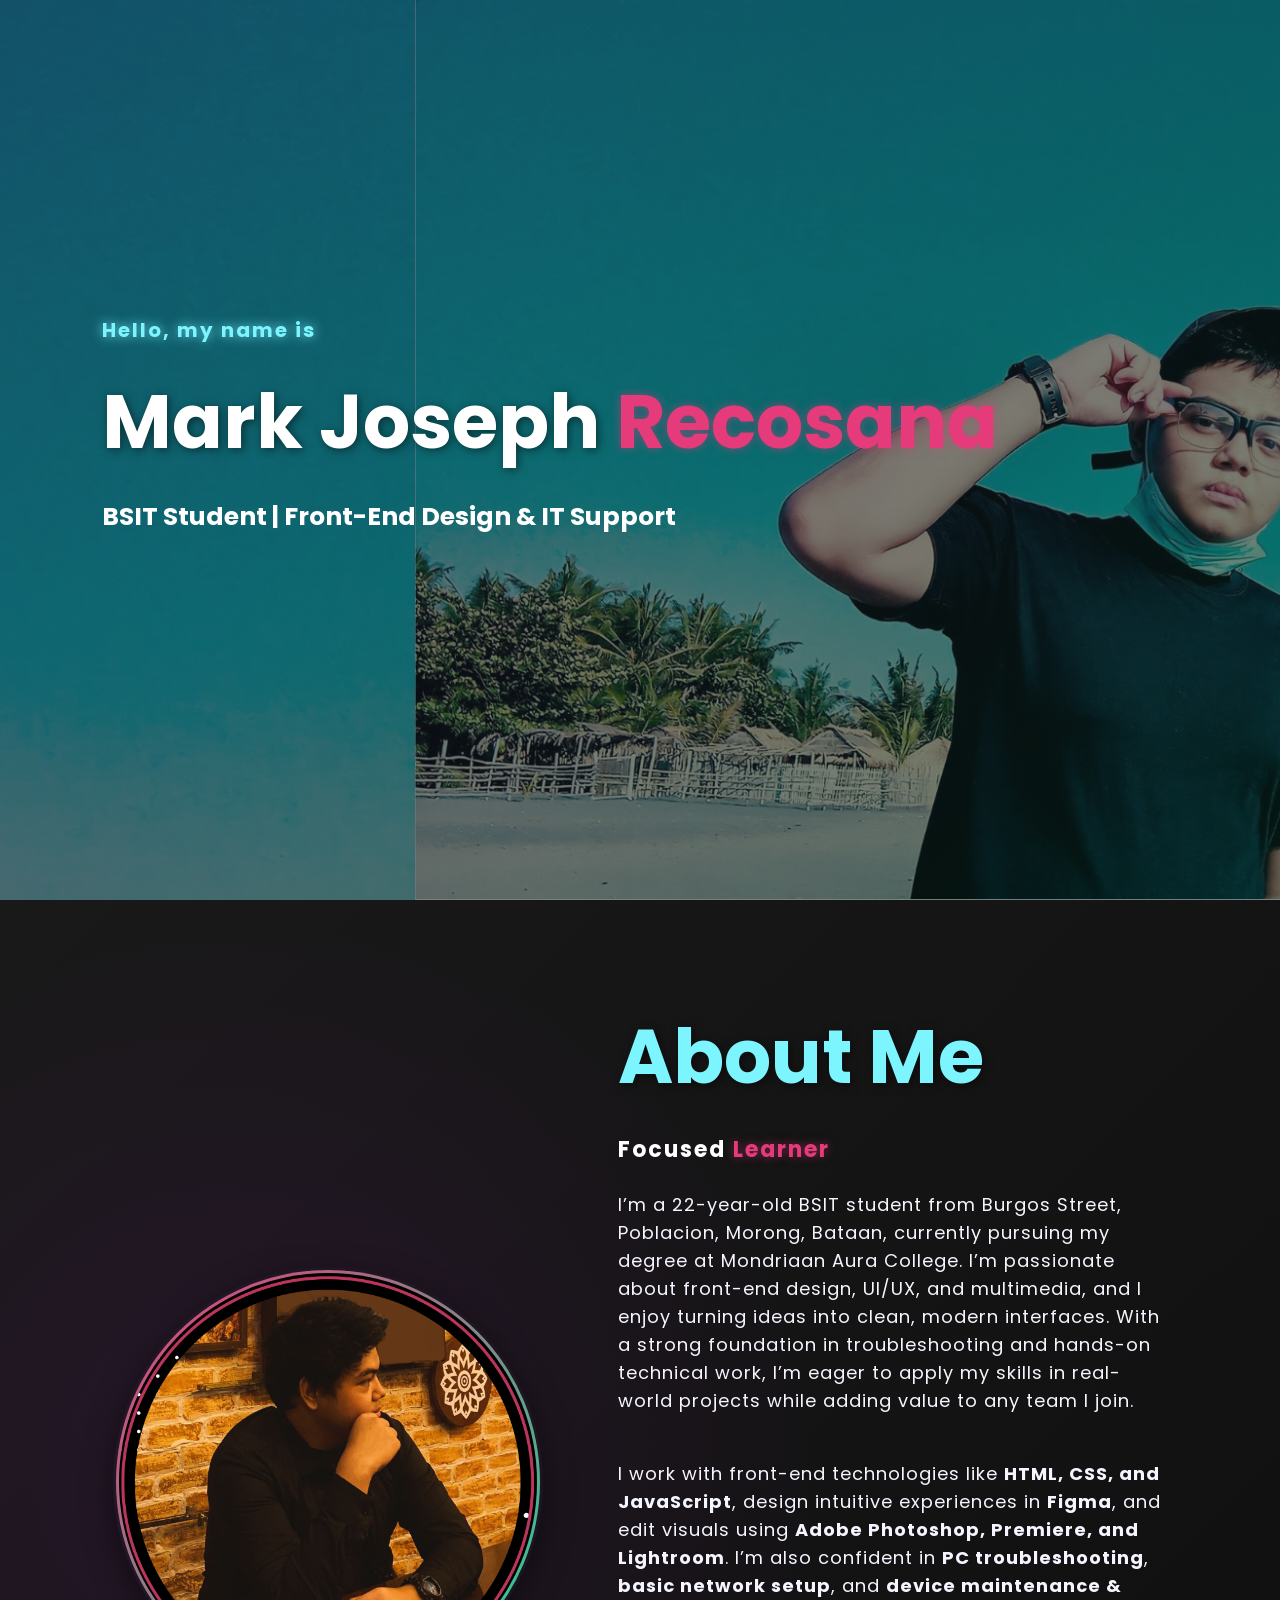
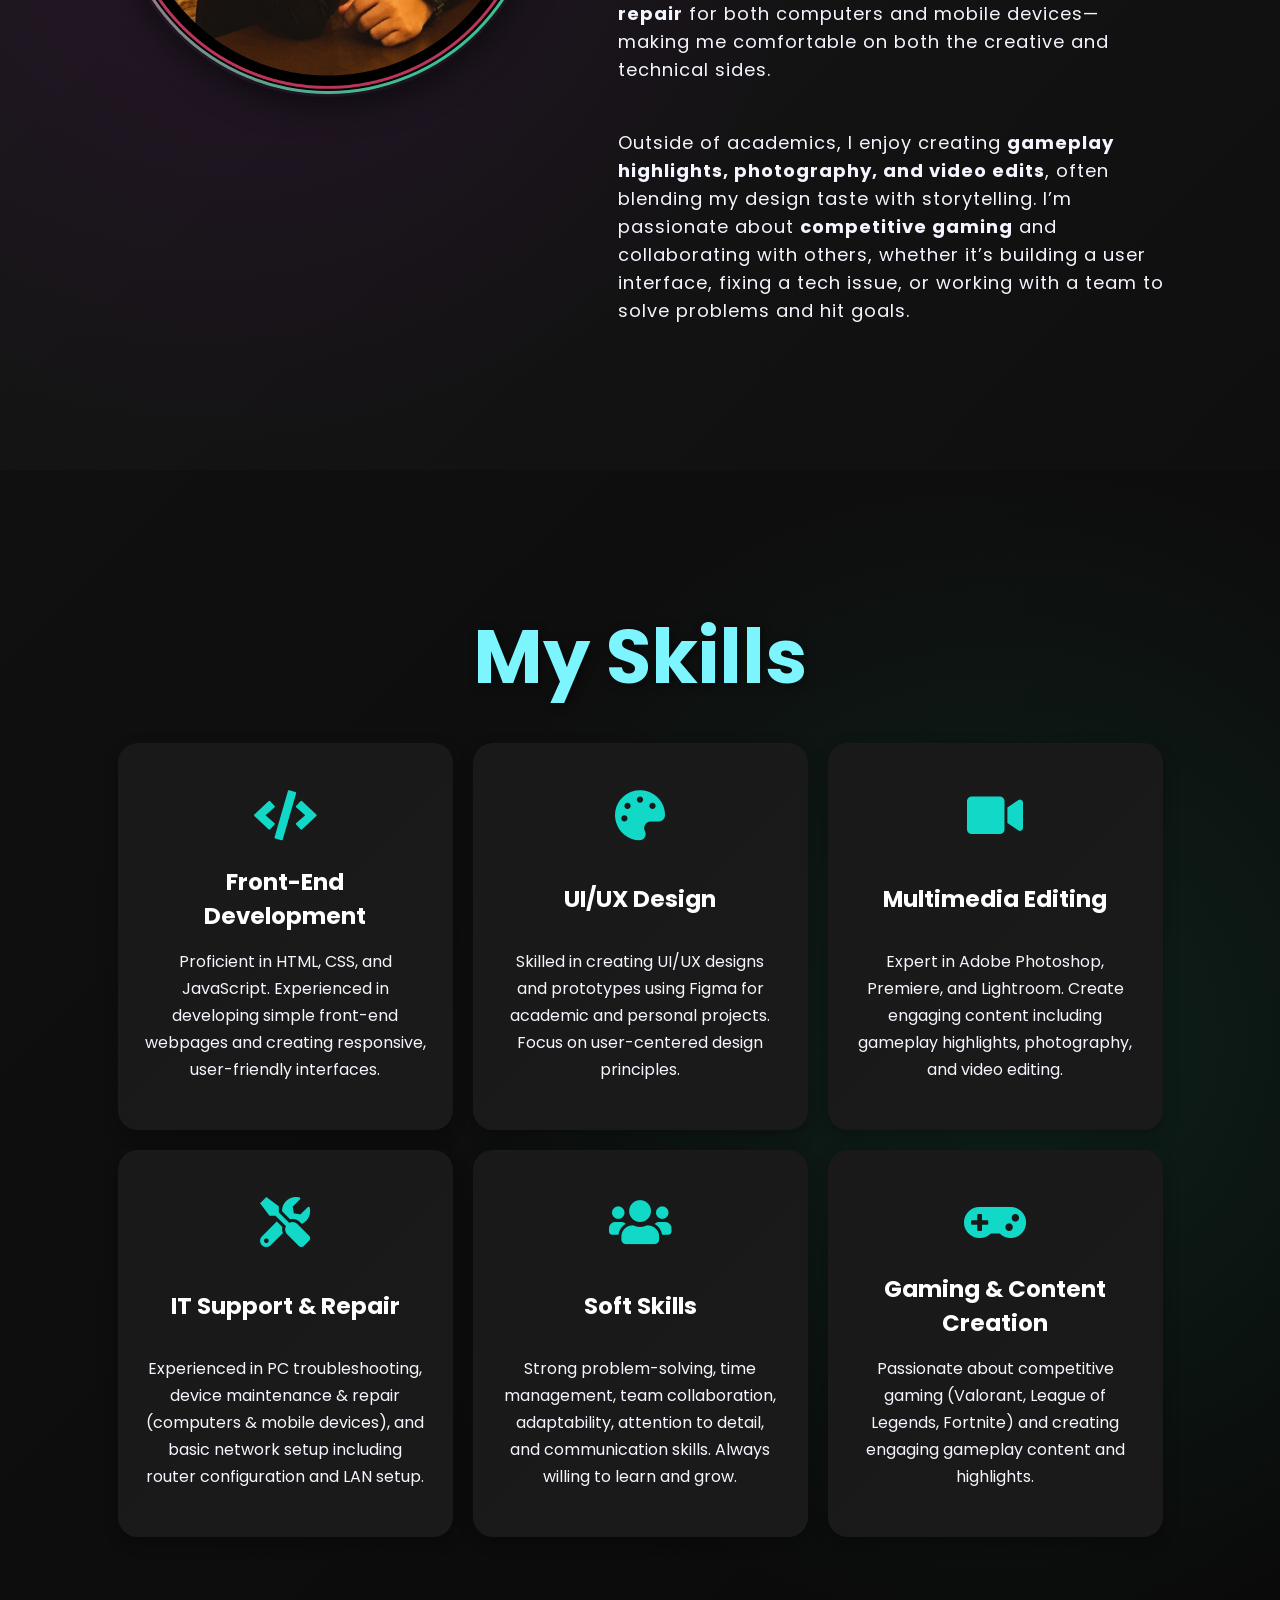
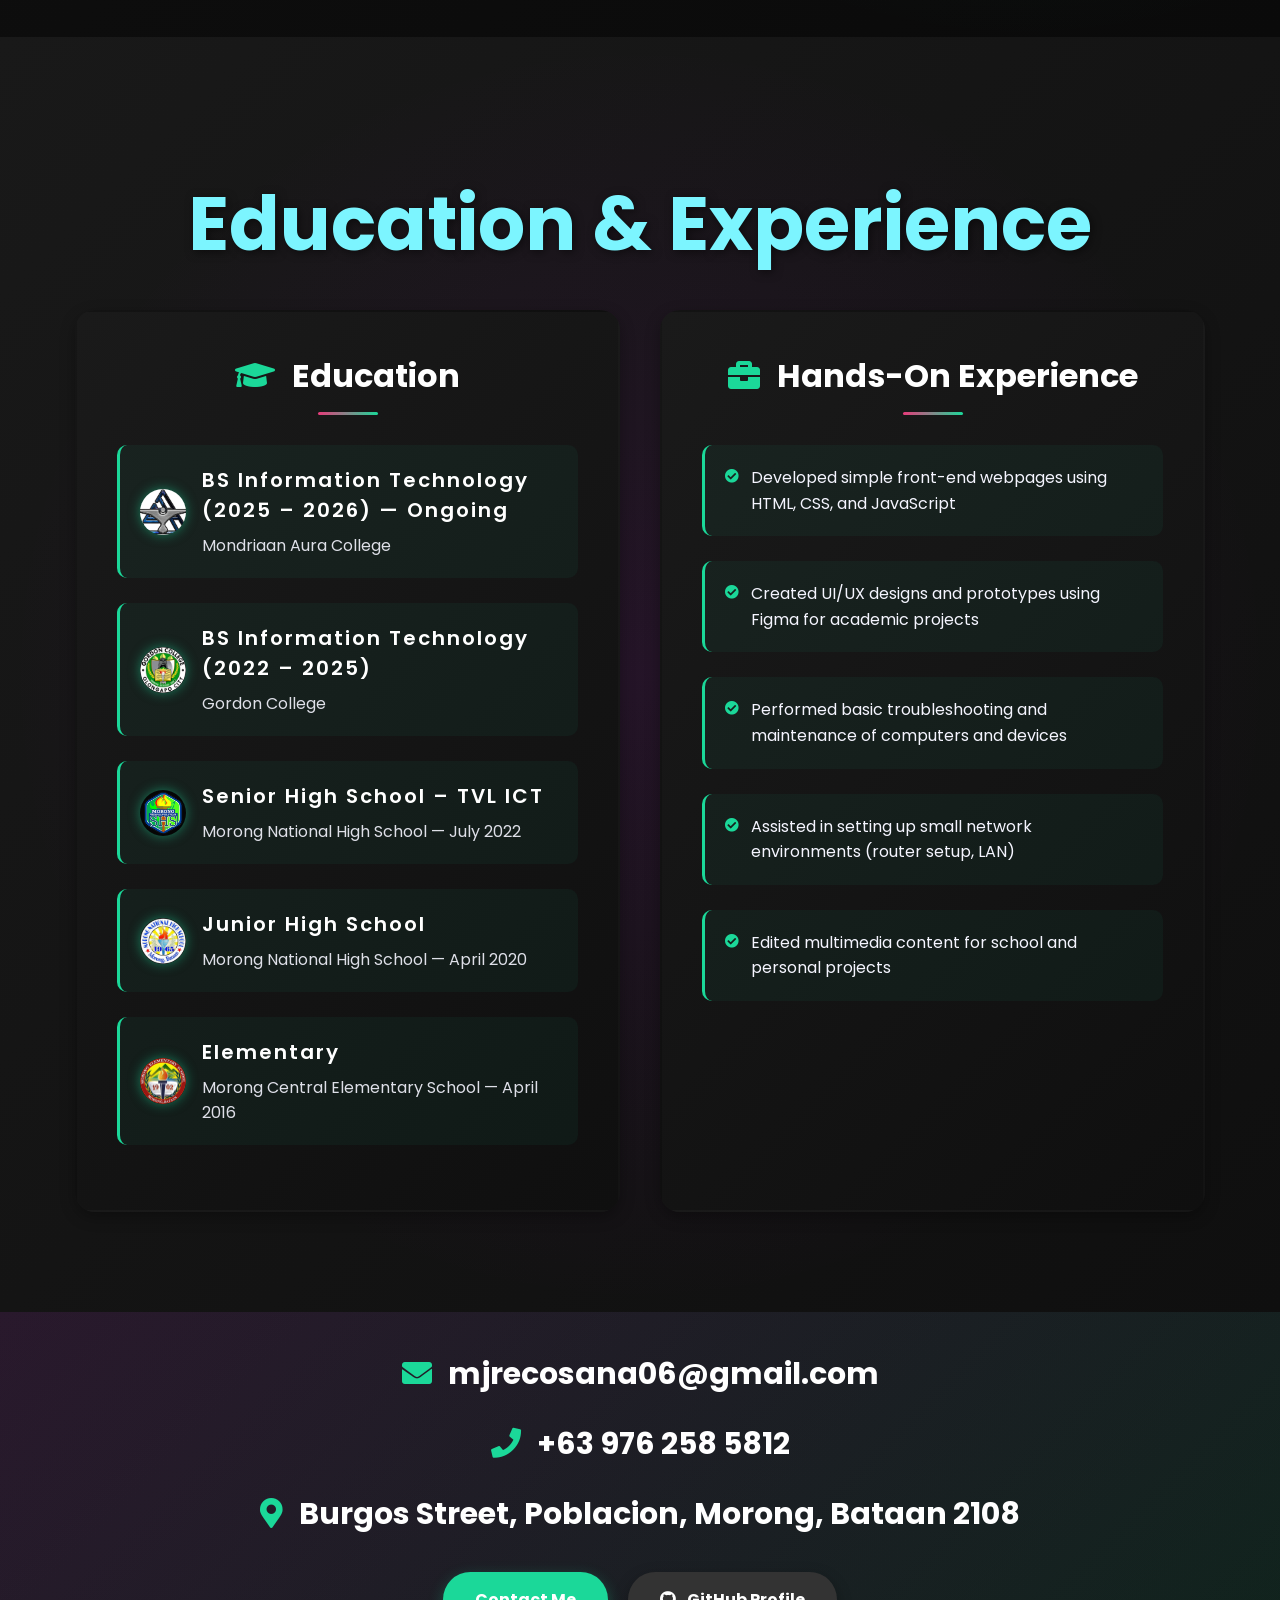
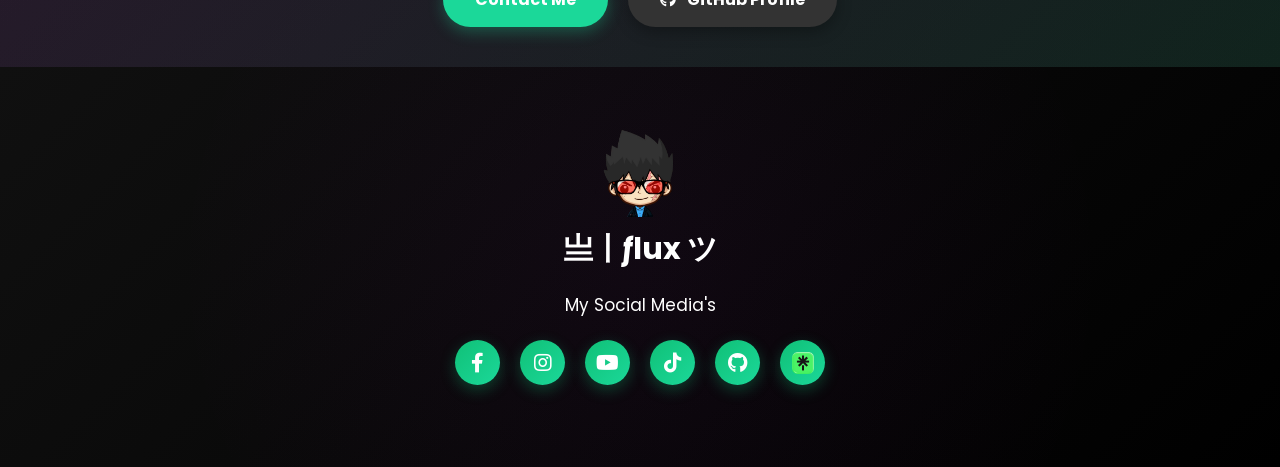
==== index.html @ 115e3639 "Make profile picture circular, add YouTube/GitHub links and button" ====
<!DOCTYPE html>
<html>
<head>
	<title>MJ Recosana Profile</title>
	<meta charset="UTF-8">
	<meta name="description" content="Mark Joseph Recosana - BSIT student specializing in front-end design, UI/UX, multimedia editing, and IT support.">
	<meta name="author" content="Mark Joseph Recosana">

	<!-- Open Graph / Social Preview -->
	<meta property="og:title" content="MJ Recosana Profile">
	<meta property="og:description" content="BSIT Student | Front-End Design &amp; IT Support">
	<meta property="og:type" content="website">
	<meta property="og:url" content="https://mjrecosana06.github.io/MJ-Recosana-Simple-Portfolio/">
	<meta property="og:image" content="https://mjrecosana06.github.io/MJ-Recosana-Simple-Portfolio/img/thumbnail.png">
	<meta property="og:image:width" content="1200">
	<meta property="og:image:height" content="630">

	<!-- Twitter Card -->
	<meta name="twitter:card" content="summary_large_image">
	<meta name="twitter:title" content="MJ Recosana Profile">
	<meta name="twitter:description" content="BSIT Student | Front-End Design &amp; IT Support">
	<meta name="twitter:image" content="https://mjrecosana06.github.io/MJ-Recosana-Simple-Portfolio/img/thumbnail.png">

	<link rel="stylesheet" type="text/css" href="css/style.css">
	<link rel="preconnect" href="https://fonts.googleapis.com">
	<link rel="preconnect" href="https://fonts.gstatic.com" crossorigin>
	<style> @import url('https://fonts.googleapis.com/css2?family=PT+Sans&display=swap'); </style>
	<link href="https://fonts.googleapis.com/css2?family=PT+Sans:wght@400;700&family=Poppins:wght@300;400;500;600;700&display=swap" rel="stylesheet">
	<link rel="preconnect" href="https://fonts.gstatic.com">
  <link rel="stylesheet" href="https://cdnjs.cloudflare.com/ajax/libs/font-awesome/5.15.3/css/all.min.css" integrity="sha512-iBBXm8fW90+nuLcSKlbmrPcLa0OT92xO1BIsZ+ywDWZCvqsWgccV3gFoRBv0z+8dLJgyAHIhR35VZc2oM/gI1w==" crossorigin="anonymous" referrerpolicy="no-referrer" />
	<meta name="viewport" content="width=device-width, initial-scale=1.0">
</head>
<body>
	<!----mj Section start---->

	<div class="hero">
		<nav>
			<ul>
		<div class="content">
			<h4 class="fade-in">Hello, my name is</h4>
			<h1 class="slide-in-left">Mark Joseph <span>Recosana</span></h1>
			<h3 class="slide-in-right">BSIT Student | Front-End Design & IT Support</h3>
			<div class="newsletter">
			</div>
		</div>
	</div>

	<!----About section start---->
	<section class="about">
		<div class="main">
			<a href="https://linktr.ee/mj_recosana06" target="_blank" rel="noopener noreferrer">
				<img src="img/main-img.png" class="fade-in-image" alt="Mark Joseph Recosana">
			</a>
			<div class="about-text fade-in-up">
				<h2>About Me</h2>
				<h5>Focused <span>Learner</span></h5>
				<p>I’m a 22-year-old BSIT student from Burgos Street, Poblacion, Morong, Bataan, currently pursuing my degree at Mondriaan Aura College. I’m passionate about front-end design, UI/UX, and multimedia, and I enjoy turning ideas into clean, modern interfaces. With a strong foundation in troubleshooting and hands-on technical work, I’m eager to apply my skills in real-world projects while adding value to any team I join.</p>
				<p>I work with front-end technologies like <strong>HTML, CSS, and JavaScript</strong>, design intuitive experiences in <strong>Figma</strong>, and edit visuals using <strong>Adobe Photoshop, Premiere, and Lightroom</strong>. I’m also confident in <strong>PC troubleshooting</strong>, <strong>basic network setup</strong>, and <strong>device maintenance &amp; repair</strong> for both computers and mobile devices—making me comfortable on both the creative and technical sides.</p>
				<p>Outside of academics, I enjoy creating <strong>gameplay highlights, photography, and video edits</strong>, often blending my design taste with storytelling. I’m passionate about <strong>competitive gaming</strong> and collaborating with others, whether it’s building a user interface, fixing a tech issue, or working with a team to solve problems and hit goals.</p>
			</div>
		</div>
	</section>

	<!-----service section start----------->
	<div class="service">
		<div class="title">
			<h2 class="fade-in-up">My Skills</h2>
		</div>
		<div class="box">
			<div class="card card-animate">
				<i class="fas fa-code"></i>
				<h5>Front-End Development</h5>
				<div class="pra">
					<p>Proficient in HTML, CSS, and JavaScript. Experienced in developing simple front-end webpages and creating responsive, user-friendly interfaces.</p>
					<p style="text-align: center;">
					</p>
				</div>
			</div>
			<div class="card card-animate">
				<i class="fas fa-palette"></i>
				<h5>UI/UX Design</h5>
				<div class="pra">
					<p>Skilled in creating UI/UX designs and prototypes using Figma for academic and personal projects. Focus on user-centered design principles.</p>
					<p style="text-align: center;">
					</p>
				</div>
			</div>
			<div class="card card-animate">
				<i class="fas fa-video"></i>
				<h5>Multimedia Editing</h5>
				<div class="pra">
					<p>Expert in Adobe Photoshop, Premiere, and Lightroom. Create engaging content including gameplay highlights, photography, and video editing.</p>
					<p style="text-align: center;">
					</p>
				</div>
			</div>
			<div class="card card-animate">
				<i class="fas fa-tools"></i>
				<h5>IT Support & Repair</h5>
				<div class="pra">
					<p>Experienced in PC troubleshooting, device maintenance & repair (computers & mobile devices), and basic network setup including router configuration and LAN setup.</p>
					<p style="text-align: center;">
					</p>
				</div>
			</div>
			<div class="card card-animate">
				<i class="fas fa-users"></i>
				<h5>Soft Skills</h5>
				<div class="pra">
					<p>Strong problem-solving, time management, team collaboration, adaptability, attention to detail, and communication skills. Always willing to learn and grow.</p>
					<p style="text-align: center;">
					</p>
				</div>
			</div>
			<div class="card card-animate">
				<i class="fas fa-gamepad"></i>
				<h5>Gaming & Content Creation</h5>
				<div class="pra">
					<p>Passionate about competitive gaming (Valorant, League of Legends, Fortnite) and creating engaging gameplay content and highlights.</p>
					<p style="text-align: center;">
					</p>
				</div>
			</div>
		</div>
	</div>

	<!-----Education & Experience section start----------->
	<div class="education-experience">
		<div class="title">
			<h2 class="fade-in-up">Education & Experience</h2>
		</div>
		<div class="edu-exp-container">
			<div class="edu-section fade-in-up">
				<h3><i class="fas fa-graduation-cap"></i> Education</h3>
				<a href="https://www.facebook.com/auracollege" target="_blank" rel="noopener noreferrer" class="edu-item-link">
					<div class="edu-item">
						<img src="img/AURA.png" alt="Mondriaan Aura College logo" class="edu-icon">
						<div class="edu-text">
							<h4>BS Information Technology (2025 – 2026) — Ongoing</h4>
							<p class="institution">Mondriaan Aura College</p>
						</div>
					</div>
				</a>
				<a href="https://www.facebook.com/GordonCollegeOfficial" target="_blank" rel="noopener noreferrer" class="edu-item-link">
					<div class="edu-item">
						<img src="img/GC.png" alt="Gordon College logo" class="edu-icon">
						<div class="edu-text">
							<h4>BS Information Technology (2022 – 2025)</h4>
							<p class="institution">Gordon College</p>
						</div>
					</div>
				</a>
				<a href="https://www.facebook.com/MorongNHS.SHS.BATAAN" target="_blank" rel="noopener noreferrer" class="edu-item-link">
					<div class="edu-item">
						<img src="img/SHS.png" alt="Morong National High School Senior High logo" class="edu-icon">
						<div class="edu-text">
							<h4>Senior High School – TVL ICT</h4>
							<p class="institution">Morong National High School — July 2022</p>
						</div>
					</div>
				</a>
				<a href="https://www.facebook.com/MorongNHSBataan" target="_blank" rel="noopener noreferrer" class="edu-item-link">
					<div class="edu-item">
						<img src="img/JHS.png" alt="Morong National High School Junior High logo" class="edu-icon">
						<div class="edu-text">
							<h4>Junior High School</h4>
							<p class="institution">Morong National High School — April 2020</p>
						</div>
					</div>
				</a>
				<a href="https://www.facebook.com/www.moronges1902/" target="_blank" rel="noopener noreferrer" class="edu-item-link">
					<div class="edu-item">
						<img src="img/ELEM.png" alt="Morong Central Elementary School logo" class="edu-icon">
						<div class="edu-text">
							<h4>Elementary</h4>
							<p class="institution">Morong Central Elementary School — April 2016</p>
						</div>
					</div>
				</a>
			</div>
			<div class="exp-section fade-in-up">
				<h3><i class="fas fa-briefcase"></i> Hands-On Experience</h3>
				<div class="exp-item">
					<p><i class="fas fa-check-circle"></i> Developed simple front-end webpages using HTML, CSS, and JavaScript</p>
				</div>
				<div class="exp-item">
					<p><i class="fas fa-check-circle"></i> Created UI/UX designs and prototypes using Figma for academic projects</p>
				</div>
				<div class="exp-item">
					<p><i class="fas fa-check-circle"></i> Performed basic troubleshooting and maintenance of computers and devices</p>
				</div>
				<div class="exp-item">
					<p><i class="fas fa-check-circle"></i> Assisted in setting up small network environments (router setup, LAN)</p>
				</div>
				<div class="exp-item">
					<p><i class="fas fa-check-circle"></i> Edited multimedia content for school and personal projects</p>
				</div>
			</div>
		</div>
	</div>

	<!------Contact Me------>
	<div class="contact-me">
		<p class="fade-in-up">
			<a href="mailto:mjrecosana06@gmail.com" class="contact-link">
				<i class="fas fa-envelope"></i> mjrecosana06@gmail.com
			</a>
		</p>
		<p class="fade-in-up">
			<a href="tel:+639762585812" class="contact-link">
				<i class="fas fa-phone"></i> +63 976 258 5812
			</a>
		</p>
		<p class="fade-in-up">
			<a href="https://www.google.com/maps/search/?api=1&query=Burgos+Street,+Poblacion,+Morong,+Bataan+2108" target="_blank" rel="noopener noreferrer" class="contact-link">
				<i class="fas fa-map-marker-alt"></i> Burgos Street, Poblacion, Morong, Bataan 2108
			</a>
		</p>
		<div class="contact-buttons">
			<a class="button-two" href="mailto:mjrecosana06@gmail.com">Contact Me</a>
			<a class="button-two github-button" href="https://github.com/mjrecosana06" target="_blank" rel="noopener noreferrer">
				<i class="fab fa-github"></i> GitHub Profile
			</a>
		</div>
	</div>

	<!------footer start--------->
	<footer>
		<p class="fade-in flux-brand">
			<img src="img/flux.png" alt="Flux logo" class="flux-logo">
			亗丨ƒlux ツ
		</p>
		<p class="fade-in">My Social Media's</p>
		<div class="social">
			<a href="https://www.facebook.com/mjrecosana06" class="social-link"><i class="fab fa-facebook-f"></i></a> 
			<a href="https://www.instagram.com/mj_recosana06" class="social-link"><i class="fab fa-instagram"></i></a> 
			<a href="https://www.youtube.com/@mj_recosana06/" class="social-link" aria-label="YouTube"><i class="fab fa-youtube"></i></a>
			<a href="https://www.tiktok.com/@mj_recosana06" class="social-link" aria-label="TikTok">
				<i class="fab fa-tiktok"></i>
			</a>
			<a href="https://github.com/mjrecosana06" class="social-link" aria-label="GitHub" target="_blank" rel="noopener noreferrer">
				<i class="fab fa-github"></i>
			</a>
			<a href="https://linktr.ee/mj_recosana06" target="_blank" class="social-link" aria-label="Linktree">
				<img src="img/linktree.png" alt="Linktree" class="linktree-icon">
			</a>
		</div>
	</footer>

	<script>
		// Smooth scroll reveal animation for cards
		const observerOptions = {
			threshold: 0.1,
			rootMargin: '0px 0px -50px 0px'
		};

		const observer = new IntersectionObserver((entries) => {
			entries.forEach(entry => {
				if (entry.isIntersecting) {
					entry.target.classList.add('visible');
				}
			});
		}, observerOptions);

		// Observe all cards when DOM is loaded
		document.addEventListener('DOMContentLoaded', () => {
			document.querySelectorAll('.card-animate').forEach(card => {
				observer.observe(card);
			});
		});

		// Smooth parallax effect for hero background
		let ticking = false;
		window.addEventListener('scroll', () => {
			if (!ticking) {
				window.requestAnimationFrame(() => {
					const scrolled = window.pageYOffset;
					const hero = document.querySelector('.hero');
					if (hero && scrolled < window.innerHeight) {
						hero.style.backgroundPositionY = `${scrolled * 0.5}px`;
					}
					ticking = false;
				});
				ticking = true;
			}
		});
	</script>
</body>
</html>
---- css/style.css ----
*{
	padding: 0;
	margin: 0;
	font-family: 'Poppins', 'PT Sans', sans-serif;
	box-sizing: border-box;
	scroll-behavior: smooth;
}

/* Animations */
@keyframes fadeIn {
	from {
		opacity: 0;
	}
	to {
		opacity: 1;
	}
}

@keyframes slideInLeft {
	from {
		opacity: 0;
		transform: translateX(-100px);
	}
	to {
		opacity: 1;
		transform: translateX(0);
	}
}

@keyframes slideInRight {
	from {
		opacity: 0;
		transform: translateX(100px);
	}
	to {
		opacity: 1;
		transform: translateX(0);
	}
}

@keyframes fadeInUp {
	from {
		opacity: 0;
		transform: translateY(50px);
	}
	to {
		opacity: 1;
		transform: translateY(0);
	}
}

@keyframes pulse {
	0%, 100% {
		transform: scale(1);
	}
	50% {
		transform: scale(1.05);
	}
}

@keyframes float {
	0%, 100% {
		transform: translateY(0px);
	}
	50% {
		transform: translateY(-20px);
	}
}

@keyframes glow {
	0%, 100% {
		box-shadow: 0 0 5px rgba(27, 216, 153, 0.5);
	}
	50% {
		box-shadow: 0 0 20px rgba(27, 216, 153, 0.8), 0 0 30px rgba(27, 216, 153, 0.6);
	}
}

.fade-in {
	animation: fadeIn 1s ease-in;
}

.slide-in-left {
	animation: slideInLeft 1s ease-out;
}

.slide-in-right {
	animation: slideInRight 1s ease-out;
}

.fade-in-up {
	animation: fadeInUp 1s ease-out;
}

.fade-in-image {
	animation: fadeInUp 1.2s ease-out;
	transition: transform 0.3s ease;
}

.fade-in-image:hover {
	transform: scale(1.05);
}

.pulse {
	animation: pulse 2s infinite;
}
.hero{
	height: 100vh;
	width: 100%;
	background-image: linear-gradient(rgba(0, 0, 0, 0.5), rgba(0, 0, 0, 0.5)), url(../img/background.jpg);
	background-size: cover;
	background-position: center;
	background-attachment: fixed;
	position: relative;
	overflow: hidden;
}

.hero::before {
	content: '';
	position: absolute;
	top: 0;
	left: 0;
	right: 0;
	bottom: 0;
	background: linear-gradient(135deg, rgba(182, 22, 214, 0.1) 0%, rgba(27, 216, 153, 0.1) 100%);
	animation: fadeIn 2s ease-in;
}
nav{
	display: flex;
	align-items: center;
	justify-content: space-between;
	padding-top: 45px;
	padding-left: 8%;
	padding-right: 8%;
}
.logo{
	color: white;
	font-size: 35px;
	letter-spacing: 1px;
	cursor: pointer;
}
span{
	color: #E63B7A;
	text-shadow: 0 0 10px rgba(230, 59, 122, 0.5);
	transition: all 0.3s ease;
}

span:hover {
	color: #1bd899;
	text-shadow: 0 0 20px rgba(27, 216, 153, 0.8);
}
nav ul li{
	list-style-type: none;
	display: inline-block;
	padding: 10px  25px;
}
nav ul li a{
	color: white;
	text-decoration: none;
	font-weight: bold;
	text-transform: capitalize;
}
nav ul li a:hover{
	color: #04edf5ce;
	transition: .4s;
}
.btn{
	background-color:#1ae7c5;
	color: white;
	text-decoration: none;
	border: 2px solid transparent;
	font-weight: bold;
	padding: 10px 25px;
	border-radius: 30px;
	transition: all 0.4s ease;
	box-shadow: 0 5px 15px rgba(26, 231, 197, 0.3);
}

.btn:hover{
	transform: scale(1.15) translateY(-3px);
	box-shadow: 0 10px 25px rgba(26, 231, 197, 0.5);
	background: linear-gradient(135deg, #1ae7c5, #1bd899);
}
.content{
	position: absolute;
	top: 50%;
	left:8%;
	transform: translateY(-50%);
	z-index: 1;
}
h1{
	color: white;
	margin: 20px 0px 20px;
	font-size: 75px;
	text-shadow: 2px 2px 10px rgba(0, 0, 0, 0.5);
	transition: all 0.3s ease;
}

h1:hover {
	transform: scale(1.02);
	text-shadow: 2px 2px 20px rgba(182, 22, 214, 0.5);
}
h3{
	color: white;
	font-size: 25px;
	margin-bottom: 50px;
}
h4{
	color: #fcfc;
	letter-spacing: 2px;
	font-size: 20px;
}

.content h4{
	color: #7CF5FF;
	text-shadow: 0 0 12px rgba(124, 245, 255, 0.9);
}
.newslatter form{
	width: 380px;
	max-width: 100%;
	position: relative;
}
.newslatter form input:first-child{
	display: inline-block;
	width: 100%;
	padding: 14px 130px 14px 15px;
	border: 2px solid #0ff5f5;
	outline: none;
	border-radius: 30px;
}
.newslatter form input:last-child{
	position: absolute;
	display: inline-block;
	outline: none;
	border: none;
	padding: 10px 30px;
	border-radius: 30px;
	background-color:#0cf3e0;
	color: white;
	box-shadow: 0px 0px 5px #000, 0px 0px 15px #858585;
	top: 6px;
	right: 6px; 
}

.about{
	width: 100%;
	padding: 100px 0px;
	background: linear-gradient(135deg, #191919 0%, #0f0f0f 100%);
	position: relative;
	overflow: hidden;
}

.about::before {
	content: '';
	position: absolute;
	top: 0;
	left: 0;
	width: 100%;
	height: 100%;
	background: radial-gradient(circle at 20% 50%, rgba(182, 22, 214, 0.1) 0%, transparent 50%);
	pointer-events: none;
}
.about img{
	height: 430px;
	width: 430px;
	border-radius: 50%;
	box-shadow: 0 10px 30px rgba(0, 0, 0, 0.5);
	transition: all 0.5s ease;
	border: 3px solid transparent;
	background: linear-gradient(135deg, #E63B7A, #1bd899);
	background-clip: padding-box;
	padding: 3px;
	object-fit: cover;
}

.about img:hover {
	transform: translateY(-10px) scale(1.02);
	box-shadow: 0 20px 40px rgba(182, 22, 214, 0.4);
}
.about-text{
	width: 550px;
}
.main{
	width: 1130px;
	max-width: 95%;
	margin: 0 auto;
	display: flex;
	align-items: center;
	justify-content: space-around;
}
.about-text h2{
	color: #7CF5FF;
	text-shadow: 0 0 14px rgba(124, 245, 255, 0.85);
	font-size: 75px;
	text-transform: capitalize;
	margin-bottom: 20px;
	position: relative;
	z-index: 1;
	text-shadow: 2px 2px 10px rgba(0, 0, 0, 0.5);
	transition: all 0.3s ease;
}

.about-text h2:hover {
	transform: scale(1.02);
	text-shadow: 2px 2px 20px rgba(182, 22, 214, 0.5);
}
.about-text h5{
	color: white;
	letter-spacing: 2px;
	font-size: 22px;
	margin-bottom: 25px;
	text-transform: capitalize;
}
.about-text p{
	color: #F5F5FF;
	letter-spacing: 1px;
	line-height: 28px;
	font-size: 18px;
	margin-bottom: 45px;
}
button{
	background-color:#b118cf;
	color: white;
	text-decoration: none;
	border: 2px solid transparent;
	font-weight: bold;
	padding: 13px 30px;
	border-radius: 30px;
	transition: .4s; 
}
button:hover{
	background-color: transparent;
	border: 2px solid #1d8ccc;
	cursor: pointer;
}

.service{
	background: linear-gradient(135deg, #101010 0%, #0a0a0a 100%);
	width: 100%;
	padding: 100px 0px;
	position: relative;
	overflow: hidden;
}

.service::before {
	content: '';
	position: absolute;
	top: 0;
	right: 0;
	width: 100%;
	height: 100%;
	background: radial-gradient(circle at 80% 50%, rgba(27, 216, 153, 0.1) 0%, transparent 50%);
	pointer-events: none;
}
.title h2{
	color: #7CF5FF;
	text-shadow: 0 0 14px rgba(124, 245, 255, 0.85);
	font-size: 75px;
	width: 1130px;
	margin: 30px auto;
	text-align: center;
	position: relative;
	z-index: 1;
	text-shadow: 2px 2px 10px rgba(0, 0, 0, 0.5);
	transition: all 0.3s ease;
}

.title h2:hover {
	transform: scale(1.05);
	text-shadow: 2px 2px 20px rgba(27, 216, 153, 0.5);
}
.box{
	display: flex;
	flex-wrap: wrap;
	justify-content: center;
	align-items: stretch;
	min-height: 400px;
	gap: 20px;
}
.card{
	min-height: 365px;
	width: calc(33.333% - 20px);
	max-width: 335px;
	min-width: 280px;
	padding: 20px 25px;
	background: linear-gradient(135deg, #191919 0%, #1a1a1a 100%);
	border-radius: 20px;
	position: relative;
	overflow: hidden;
	text-align: center;
	border: 2px solid transparent;
	transition: all 0.4s ease;
	box-shadow: 0 5px 15px rgba(0, 0, 0, 0.3);
	display: flex;
	flex-direction: column;
	justify-content: space-between;
}

.card::before {
	content: '';
	position: absolute;
	top: 0;
	left: -100%;
	width: 100%;
	height: 100%;
	background: linear-gradient(90deg, transparent, rgba(27, 216, 153, 0.1), transparent);
	transition: left 0.5s ease;
}

.card:hover::before {
	left: 100%;
}

.card-animate {
	opacity: 0;
	animation: fadeInUp 0.8s ease-out forwards;
}

.card:nth-child(1) {
	animation-delay: 0.2s;
}

.card:nth-child(2) {
	animation-delay: 0.4s;
}

.card:nth-child(3) {
	animation-delay: 0.6s;
}

.card:hover {
	transform: translateY(-15px) scale(1.03);
	border-color: #1bd899;
	box-shadow: 0 15px 35px rgba(27, 216, 153, 0.3);
}
.card i{
	font-size: 50px;
	display: block;
	text-align: center;
	margin: 25px 0px;
	color: #11d8c7;
	transition: all 0.4s ease;
}

.card:hover i {
	color: #1bd899;
	transform: scale(1.2) rotate(5deg);
	text-shadow: 0 0 20px rgba(27, 216, 153, 0.8);
}
h5{
	color: white;
	font-size: 23px;
	margin-bottom: 15px;
}
.pra p{
	color: #F5F5FF;
	font-size: 16px;
	line-height: 27px;
	margin-bottom: 25px;
}
.card .button{
	background-color:#13c9d6;
	color: white;
	text-decoration: none;
	border: 2px solid transparent;
	font-weight: bold;
	padding: 9px 22px;
	border-radius: 30px;
	transition: .4s; 
}
.card .button:hover{
	background-color: transparent;
	border: 2px solid #17cca5;
	cursor: pointer;
}

/* Education & Experience Section */
.education-experience {
	background: linear-gradient(135deg, #191919 0%, #0f0f0f 100%);
	width: 100%;
	padding: 100px 0px;
	position: relative;
	overflow: hidden;
}

.education-experience::before {
	content: '';
	position: absolute;
	top: 0;
	left: 0;
	width: 100%;
	height: 100%;
	background: radial-gradient(circle at 50% 50%, rgba(182, 22, 214, 0.1) 0%, transparent 70%);
	pointer-events: none;
}

.edu-exp-container {
	width: 1130px;
	max-width: 95%;
	margin: 0 auto;
	display: grid;
	grid-template-columns: 1fr 1fr;
	gap: 40px;
	position: relative;
	z-index: 1;
}

.edu-section, .exp-section {
	background: linear-gradient(135deg, #1a1a1a 0%, #0f0f0f 100%);
	padding: 40px;
	border-radius: 20px;
	border: 2px solid transparent;
	transition: all 0.4s ease;
	box-shadow: 0 5px 15px rgba(0, 0, 0, 0.3);
}

.edu-section:hover, .exp-section:hover {
	border-color: #1bd899;
	transform: translateY(-10px);
	box-shadow: 0 15px 35px rgba(27, 216, 153, 0.2);
}

.edu-section h3, .exp-section h3 {
	color: white;
	font-size: 32px;
	margin-bottom: 30px;
	text-align: center;
	position: relative;
	padding-bottom: 15px;
}

.edu-section h3::after, .exp-section h3::after {
	content: '';
	position: absolute;
	bottom: 0;
	left: 50%;
	transform: translateX(-50%);
	width: 60px;
	height: 3px;
	background: linear-gradient(90deg, #E63B7A, #1bd899);
	border-radius: 2px;
}

.edu-section h3 i, .exp-section h3 i {
	color: #1bd899;
	margin-right: 10px;
}

.edu-item, .exp-item {
	margin-bottom: 25px;
	padding: 20px;
	background: rgba(27, 216, 153, 0.05);
	border-radius: 10px;
	border-left: 3px solid #1bd899;
	transition: all 0.3s ease;
	display: flex;
	align-items: center;
	gap: 16px;
	cursor: pointer;
}

.edu-item:hover, .exp-item:hover {
	background: rgba(27, 216, 153, 0.1);
	transform: translateX(10px);
	border-left-color: #E63B7A;
}

.edu-item h4 {
	color: white;
	font-size: 20px;
	margin-bottom: 8px;
	font-weight: 600;
}

.edu-icon {
	width: 46px;
	height: 46px;
	border-radius: 50%;
	object-fit: cover;
	background: #050505;
	box-shadow: 0 0 12px rgba(27, 216, 153, 0.5);
	flex-shrink: 0;
}

.edu-text {
	display: flex;
	flex-direction: column;
}

.edu-item-link {
	text-decoration: none;
	color: inherit;
	display: block;
}

.institution {
	color: #F5F5FF;
	font-size: 16px;
	margin: 0;
	opacity: 0.9;
}

.exp-item p {
	color: #F5F5FF;
	font-size: 16px;
	line-height: 1.6;
	margin: 0;
	display: flex;
	align-items: flex-start;
}

.exp-item p i {
	color: #1bd899;
	margin-right: 12px;
	margin-top: 4px;
	font-size: 14px;
}

.contact-me{
	width: 100%;
	min-height: 290px;
	background: linear-gradient(135deg, #191919 0%, #0f0f0f 100%);
	display: flex;
	align-items: center;
	flex-direction: column;
	justify-content: center;
	position: relative;
	overflow: hidden;
	padding: 40px 20px;
}

.contact-me::before {
	content: '';
	position: absolute;
	top: 0;
	left: 0;
	width: 100%;
	height: 100%;
	background: linear-gradient(135deg, rgba(182, 22, 214, 0.1) 0%, rgba(27, 216, 153, 0.1) 100%);
	pointer-events: none;
}
.contact-me p{
	color: white;
	font-size: 30px;
	font-weight: bold;
	margin-bottom: 25px;
	position: relative;
	z-index: 1;
	transition: all 0.3s ease;
}

.contact-link {
	color: inherit;
	text-decoration: none;
	border-bottom: 2px solid transparent;
	padding-bottom: 4px;
	transition: color 0.3s ease, border-color 0.3s ease;
}

.contact-link:hover {
	color: #E63B7A;
	border-color: #1bd899;
}

.contact-me p i {
	margin-right: 10px;
	color: #1bd899;
	transition: all 0.3s ease;
}

.contact-me p:hover {
	transform: scale(1.05);
}

.contact-me p:hover i {
	color: #E63B7A;
	transform: rotate(360deg);
}
.contact-me .button-two{
	background-color:#1bd899;
	color: white;
	text-decoration: none;
	border: 2px solid transparent;
	font-weight: bold;
	padding: 13px 30px;
	border-radius: 30px;
	transition: all 0.4s ease;
	position: relative;
	z-index: 1;
	box-shadow: 0 5px 15px rgba(27, 216, 153, 0.3);
}

.contact-me .button-two:hover{
	background: linear-gradient(135deg, #E63B7A, #1bd899);
	border: 2px solid #1bd899;
	cursor: pointer;
	transform: translateY(-3px);
	box-shadow: 0 10px 25px rgba(27, 216, 153, 0.5);
}

.contact-buttons {
	display: flex;
	gap: 20px;
	justify-content: center;
	flex-wrap: wrap;
	position: relative;
	z-index: 1;
	margin-top: 10px;
}

.contact-me .button-two.github-button {
	background-color: #333;
	box-shadow: 0 5px 15px rgba(0, 0, 0, 0.3);
}

.contact-me .button-two.github-button:hover {
	background: linear-gradient(135deg, #333, #555);
	border-color: #1bd899;
	box-shadow: 0 10px 25px rgba(0, 0, 0, 0.5);
}

.contact-me .button-two i {
	margin-right: 8px;
}
footer{
	position: relative;
	width: 100%;
	height: 400px;
	background: linear-gradient(135deg, #101010 0%, #000000 100%);
	display: flex;
	flex-direction: column;
	align-items: center;
	justify-content: center;
	overflow: hidden;
}

footer::before {
	content: '';
	position: absolute;
	top: 0;
	left: 0;
	width: 100%;
	height: 100%;
	background: radial-gradient(circle at center, rgba(182, 22, 214, 0.05) 0%, transparent 70%);
	pointer-events: none;
}
footer p:nth-child(1){
	font-size: 30px;
	color: white;
	margin-bottom: 20px;
	font-weight: bold;
}

.flux-brand {
	color: #E63B7A;
	display: flex;
	flex-direction: column;
	align-items: center;
	gap: 10px;
}

.flux-logo {
	width: 90px;
	height: 90px;
	object-fit: contain;
}
footer p:nth-child(2){
	color: white;
	font-size: 17px;
	width: 500px;
	text-align: center;
	line-height: 26px;
}
.social{
	display: flex;
	position: relative;
	z-index: 1;
}

.social a{
	width: 45px;
	height: 45px;
	display: flex;
	align-items: center;
	justify-content: center;
	background: linear-gradient(135deg, #10c077, #1bd899);
	border-radius: 50%;
	margin: 22px 10px;
	color: white;
	text-decoration: none;
	font-size: 20px;
	transition: all 0.4s ease;
	box-shadow: 0 5px 15px rgba(16, 192, 119, 0.3);
	position: relative;
	overflow: hidden;
}

.social a::before {
	content: '';
	position: absolute;
	top: 50%;
	left: 50%;
	width: 0;
	height: 0;
	background: rgba(255, 255, 255, 0.2);
	border-radius: 50%;
	transform: translate(-50%, -50%);
	transition: width 0.4s ease, height 0.4s ease;
}

.social a:hover::before {
	width: 100%;
	height: 100%;
}

.social a:hover{
	transform: translateY(-5px) scale(1.15) rotate(360deg);
	box-shadow: 0 10px 25px rgba(27, 216, 153, 0.6);
	background: linear-gradient(135deg, #E63B7A, #1bd899);
}

.social-link {
	position: relative;
	z-index: 1;
}

.linktree-icon {
	width: 22px;
	height: 22px;
	object-fit: contain;
}
.end{
	position: absolute;
	color:#1acf99;
	bottom: 35px;
	font-size: 14px; 
}

/* Responsive Design */
@media (max-width: 1200px) {
	.title h2 {
		width: 100%;
		font-size: 60px;
	}
	
	.main {
		flex-direction: column;
		text-align: center;
	}
	
	.about img {
		margin-bottom: 30px;
	}
	
	.about-text {
		width: 100%;
	}
	
	.card {
		width: calc(50% - 20px);
		max-width: 335px;
	}
}

@media (max-width: 768px) {
	h1 {
		font-size: 50px;
	}
	
	h3 {
		font-size: 20px;
	}
	
	.content {
		left: 5%;
		right: 5%;
	}
	
	.about-text h2 {
		font-size: 50px;
	}
	
	.title h2 {
		font-size: 45px;
	}
	
	.box {
		flex-direction: column;
		gap: 15px;
	}
	
	.card {
		width: 90%;
		max-width: 335px;
		margin: 0 auto;
	}
	
	.edu-exp-container {
		grid-template-columns: 1fr;
		gap: 30px;
	}
	
	.contact-me p {
		font-size: 20px;
		text-align: center;
		padding: 0 20px;
	}
	
	footer p:nth-child(2) {
		width: 90%;
		padding: 0 20px;
	}
}

@media (max-width: 480px) {
	h1 {
		font-size: 35px;
	}
	
	h3 {
		font-size: 18px;
	}
	
	h4 {
		font-size: 16px;
	}
	
	.about img {
		width: 300px;
		height: 300px;
		max-width: 300px;
		border-radius: 50%;
	}
	
	.about-text h2 {
		font-size: 35px;
	}
	
	.title h2 {
		font-size: 35px;
	}
	
	.contact-me {
		height: auto;
		padding: 40px 20px;
	}
	
	.contact-me p {
		font-size: 18px;
		margin-bottom: 15px;
	}
	
	.edu-section, .exp-section {
		padding: 30px 20px;
	}
	
	.edu-section h3, .exp-section h3 {
		font-size: 24px;
	}
	
	.edu-item h4 {
		font-size: 18px;
	}
	
	.institution, .exp-item p {
		font-size: 14px;
	}
}

/* Smooth scroll reveal animation */
@media (prefers-reduced-motion: no-preference) {
	.card-animate {
		opacity: 0;
		transform: translateY(30px);
		transition: opacity 0.8s ease-out, transform 0.8s ease-out;
	}
	
	.card-animate.visible {
		opacity: 1;
		transform: translateY(0);
	}
}

/* Additional polish */
footer p {
	position: relative;
	z-index: 1;
}

.about-text {
	position: relative;
	z-index: 1;
}

.main {
	position: relative;
	z-index: 1;
}
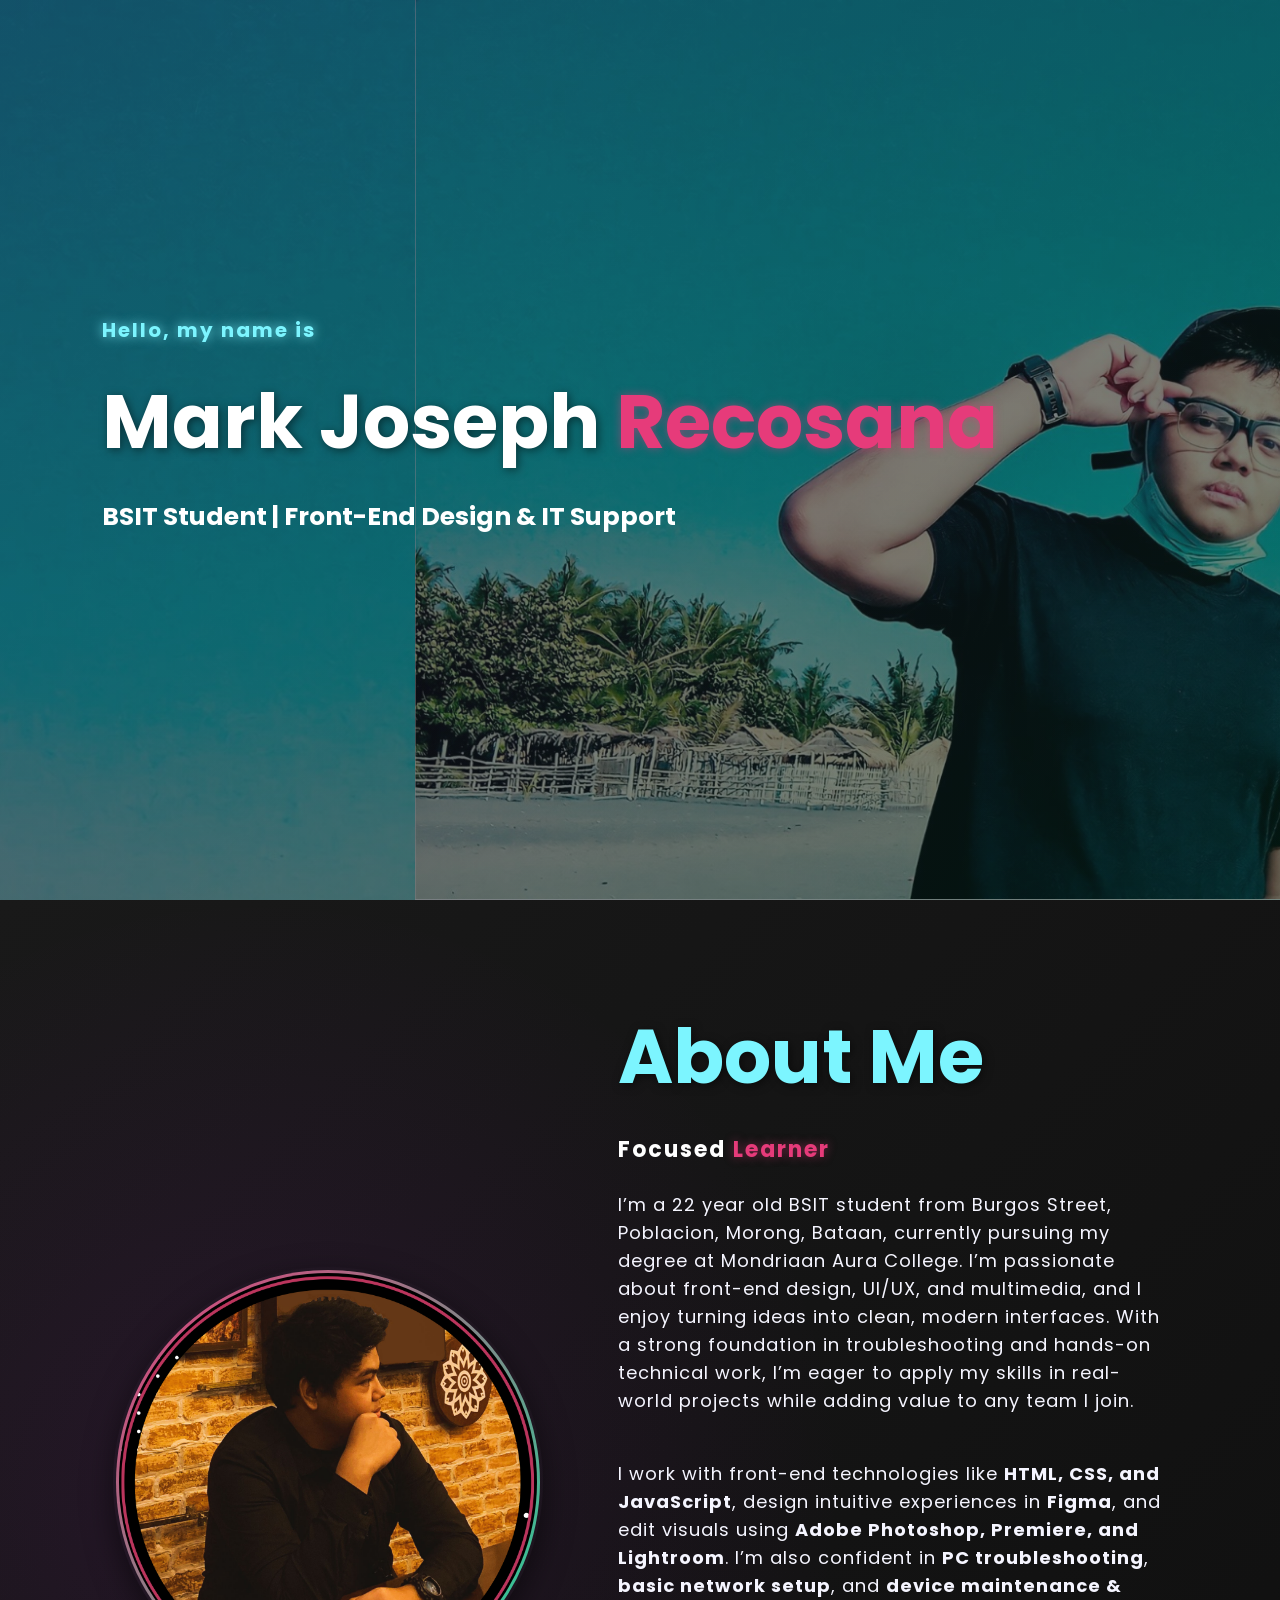
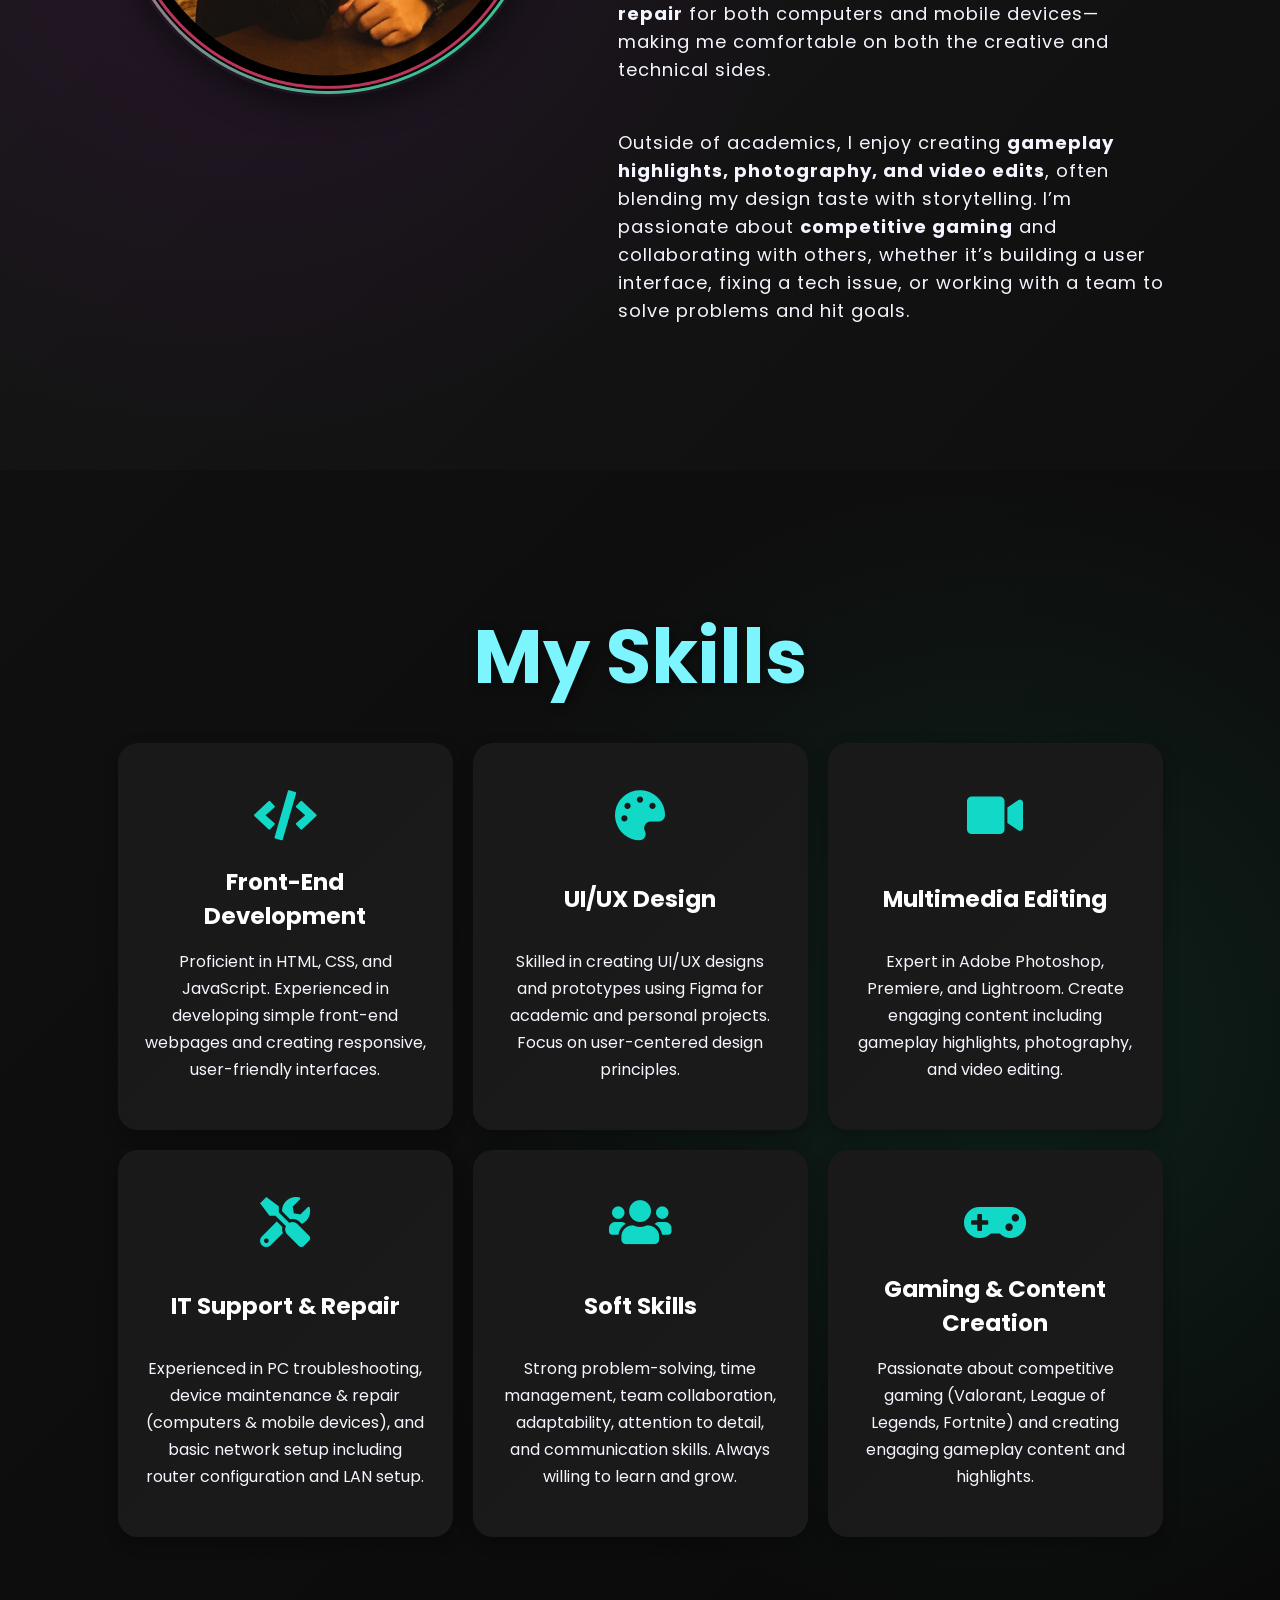
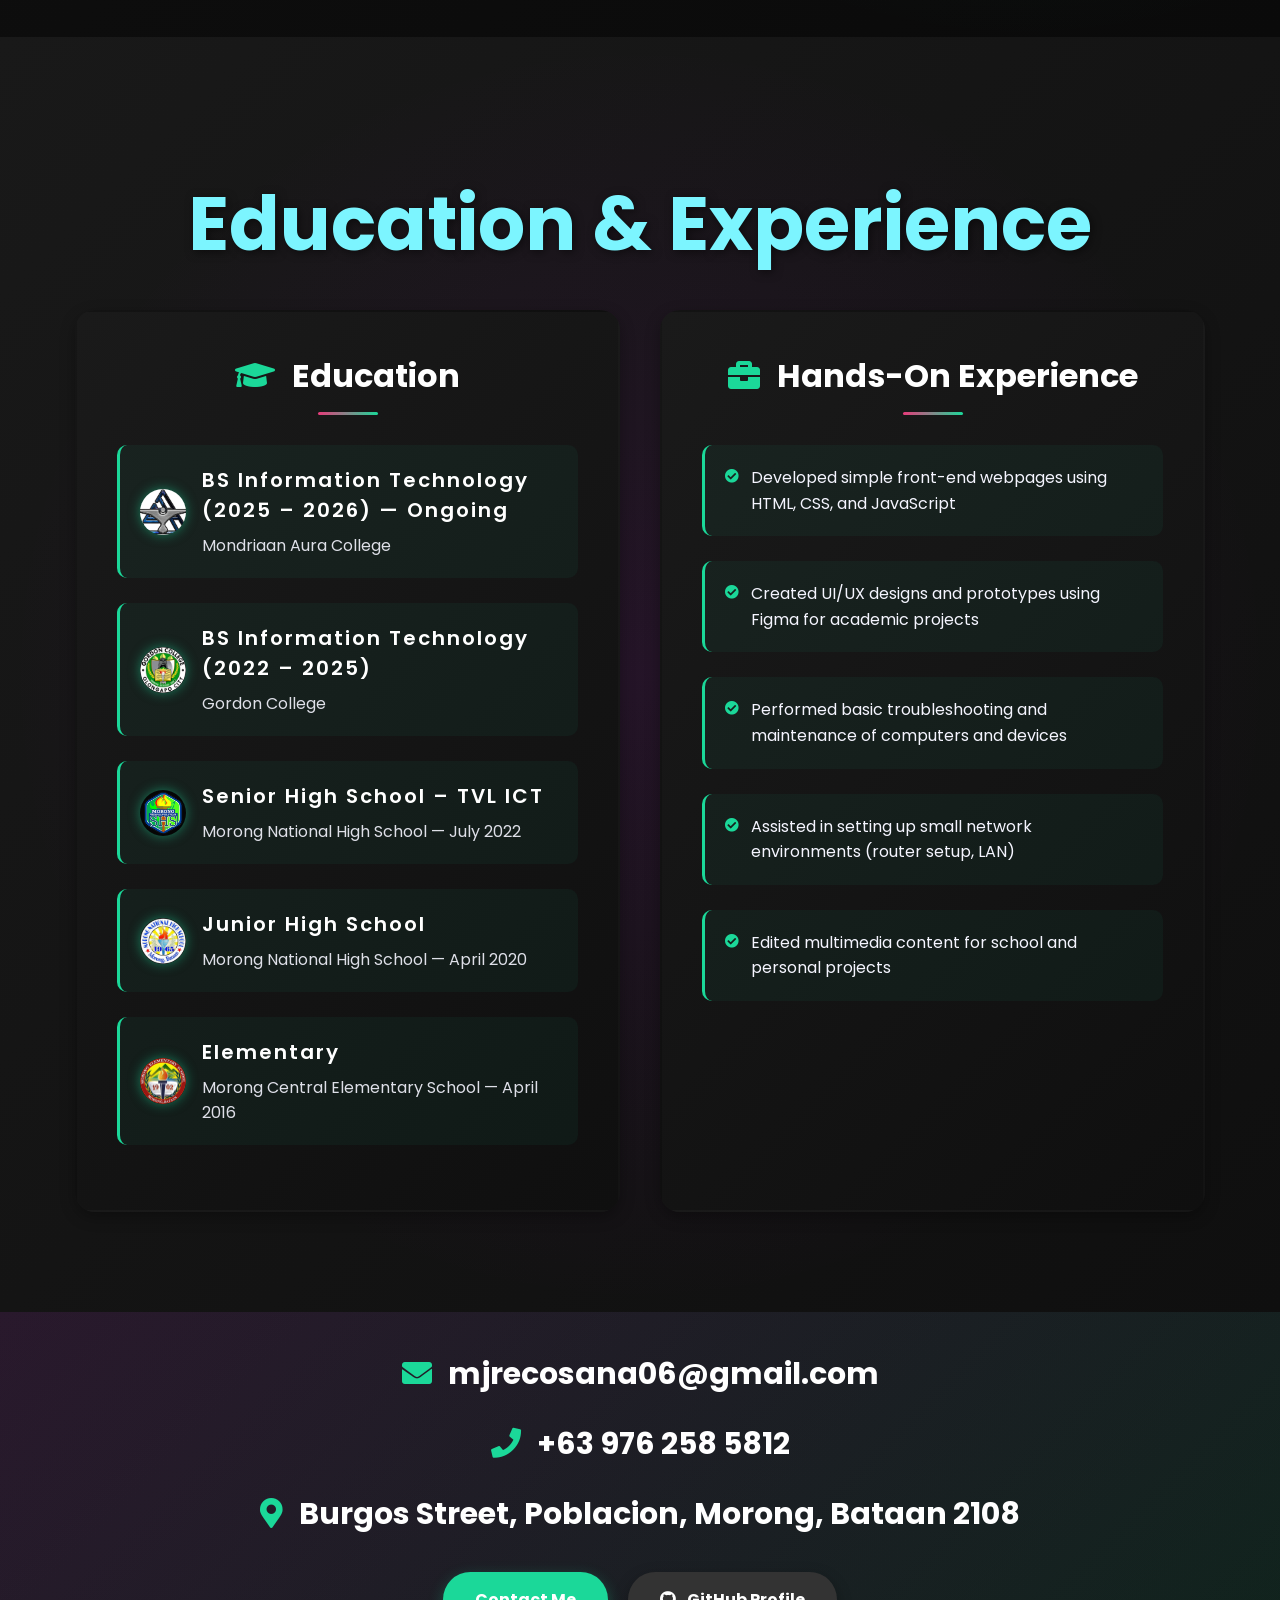
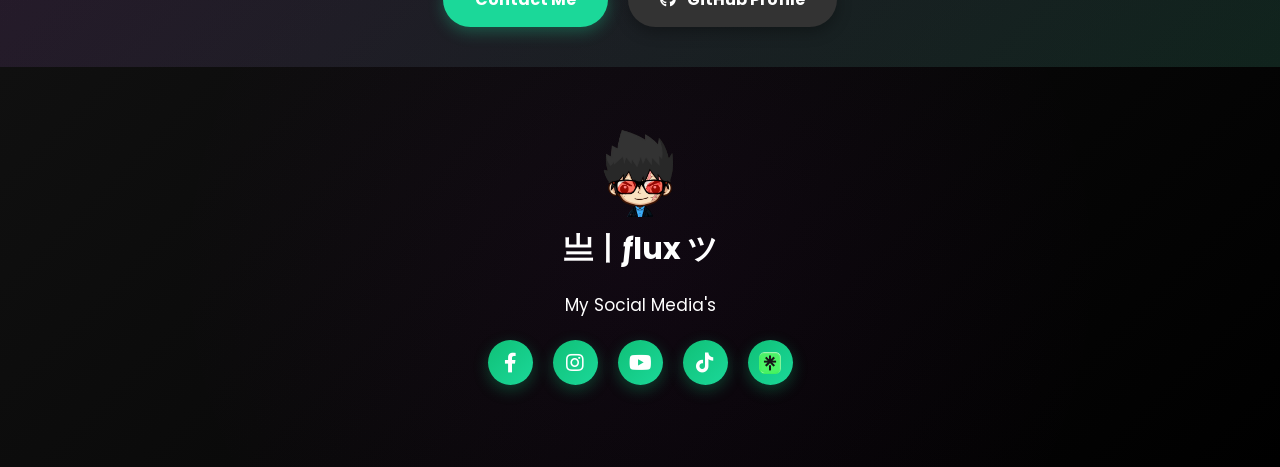
==== commit e5e2eedb: "Remove duplicate GitHub icon from footer" ====
--- a/index.html
+++ b/index.html
@@ -54,7 +54,7 @@
 			<div class="about-text fade-in-up">
 				<h2>About Me</h2>
 				<h5>Focused <span>Learner</span></h5>
-				<p>I’m a 22-year-old BSIT student from Burgos Street, Poblacion, Morong, Bataan, currently pursuing my degree at Mondriaan Aura College. I’m passionate about front-end design, UI/UX, and multimedia, and I enjoy turning ideas into clean, modern interfaces. With a strong foundation in troubleshooting and hands-on technical work, I’m eager to apply my skills in real-world projects while adding value to any team I join.</p>
+				<p>I’m a 22 year old BSIT student from Burgos Street, Poblacion, Morong, Bataan, currently pursuing my degree at Mondriaan Aura College. I’m passionate about front-end design, UI/UX, and multimedia, and I enjoy turning ideas into clean, modern interfaces. With a strong foundation in troubleshooting and hands-on technical work, I’m eager to apply my skills in real-world projects while adding value to any team I join.</p>
 				<p>I work with front-end technologies like <strong>HTML, CSS, and JavaScript</strong>, design intuitive experiences in <strong>Figma</strong>, and edit visuals using <strong>Adobe Photoshop, Premiere, and Lightroom</strong>. I’m also confident in <strong>PC troubleshooting</strong>, <strong>basic network setup</strong>, and <strong>device maintenance &amp; repair</strong> for both computers and mobile devices—making me comfortable on both the creative and technical sides.</p>
 				<p>Outside of academics, I enjoy creating <strong>gameplay highlights, photography, and video edits</strong>, often blending my design taste with storytelling. I’m passionate about <strong>competitive gaming</strong> and collaborating with others, whether it’s building a user interface, fixing a tech issue, or working with a team to solve problems and hit goals.</p>
 			</div>
@@ -237,9 +237,6 @@
 			<a href="https://www.youtube.com/@mj_recosana06/" class="social-link" aria-label="YouTube"><i class="fab fa-youtube"></i></a>
 			<a href="https://www.tiktok.com/@mj_recosana06" class="social-link" aria-label="TikTok">
 				<i class="fab fa-tiktok"></i>
-			</a>
-			<a href="https://github.com/mjrecosana06" class="social-link" aria-label="GitHub" target="_blank" rel="noopener noreferrer">
-				<i class="fab fa-github"></i>
 			</a>
 			<a href="https://linktr.ee/mj_recosana06" target="_blank" class="social-link" aria-label="Linktree">
 				<img src="img/linktree.png" alt="Linktree" class="linktree-icon">
--- a/css/style.css
+++ b/css/style.css
@@ -863,6 +863,13 @@
 }
 
 @media (max-width: 768px) {
+	.hero {
+		background-image: linear-gradient(rgba(0, 0, 0, 0.2), rgba(0, 0, 0, 0.3)), url(../img/background.jpg);
+		background-attachment: scroll;
+		background-position: 70% center;
+		background-size: cover;
+	}
+	
 	h1 {
 		font-size: 50px;
 	}
@@ -913,6 +920,11 @@
 }
 
 @media (max-width: 480px) {
+	.hero {
+		background-image: linear-gradient(rgba(0, 0, 0, 0.15), rgba(0, 0, 0, 0.25)), url(../img/background.jpg);
+		background-position: 75% center;
+	}
+	
 	h1 {
 		font-size: 35px;
 	}
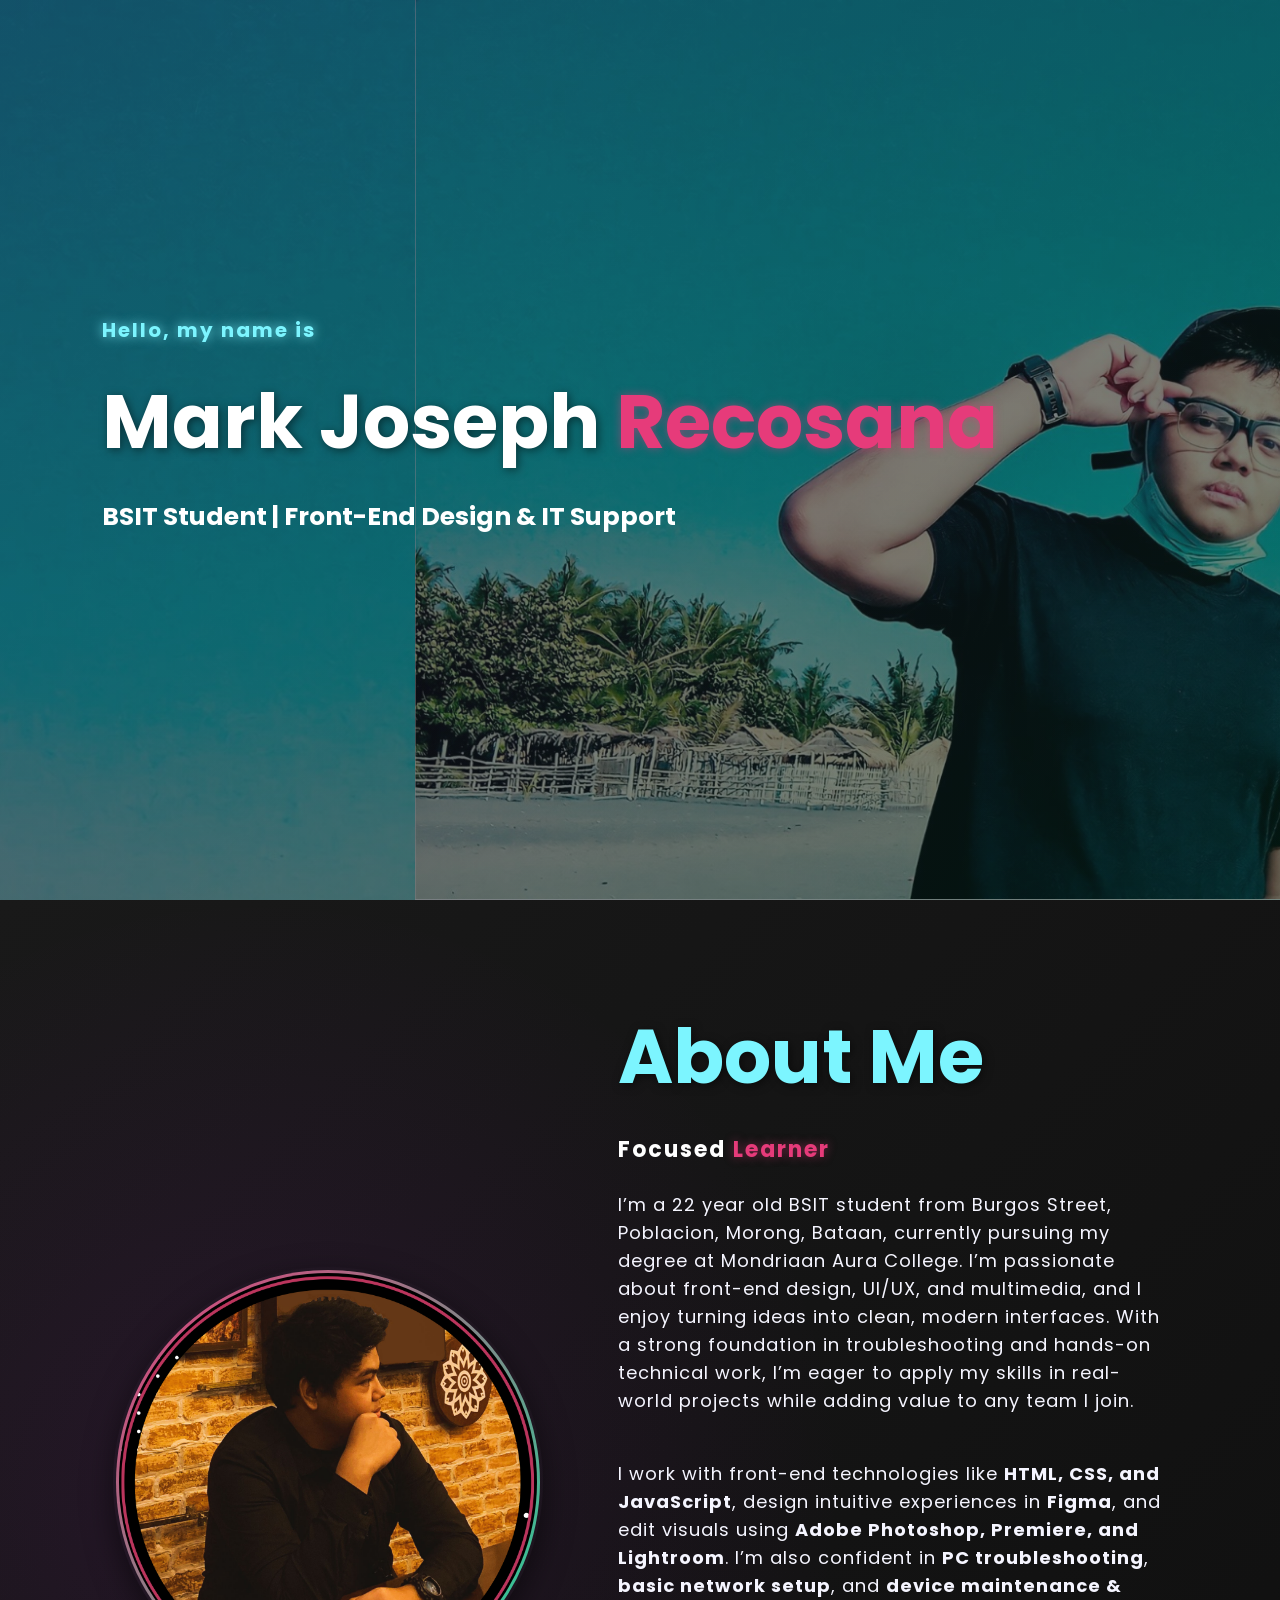
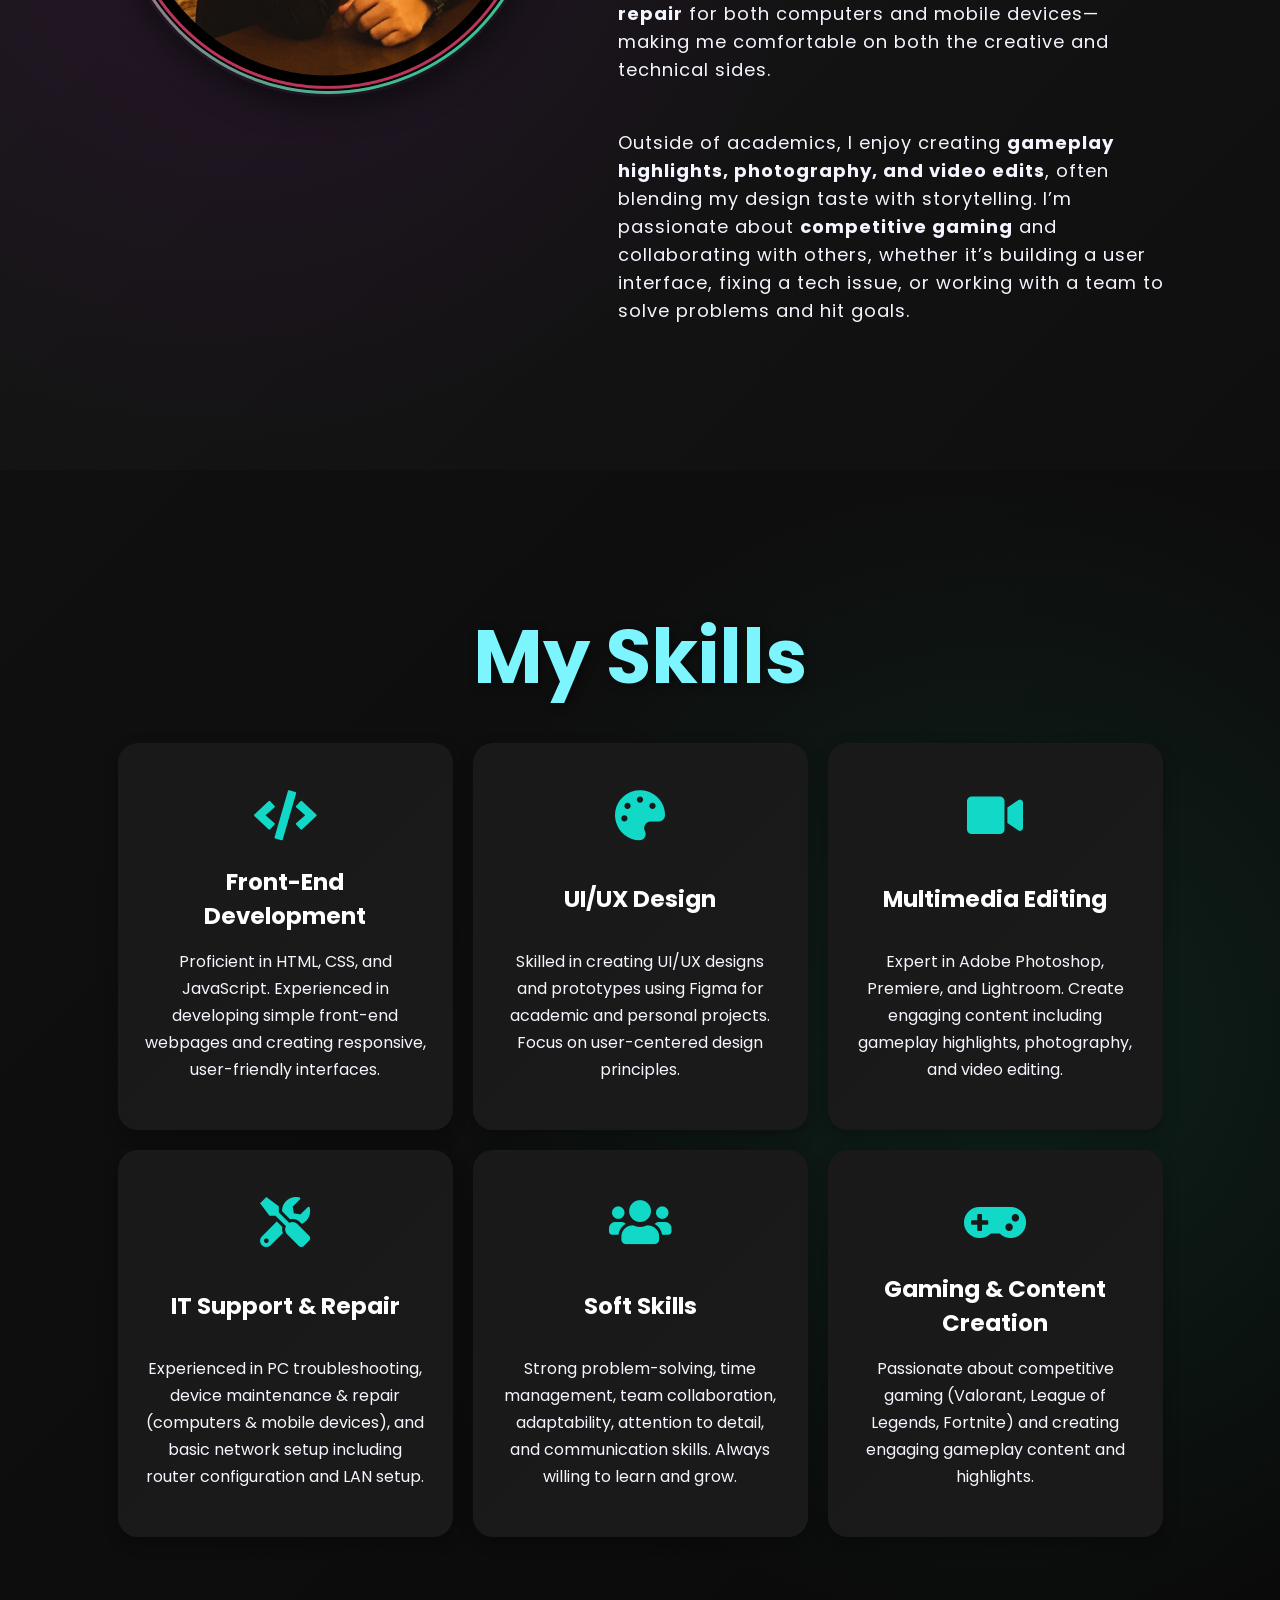
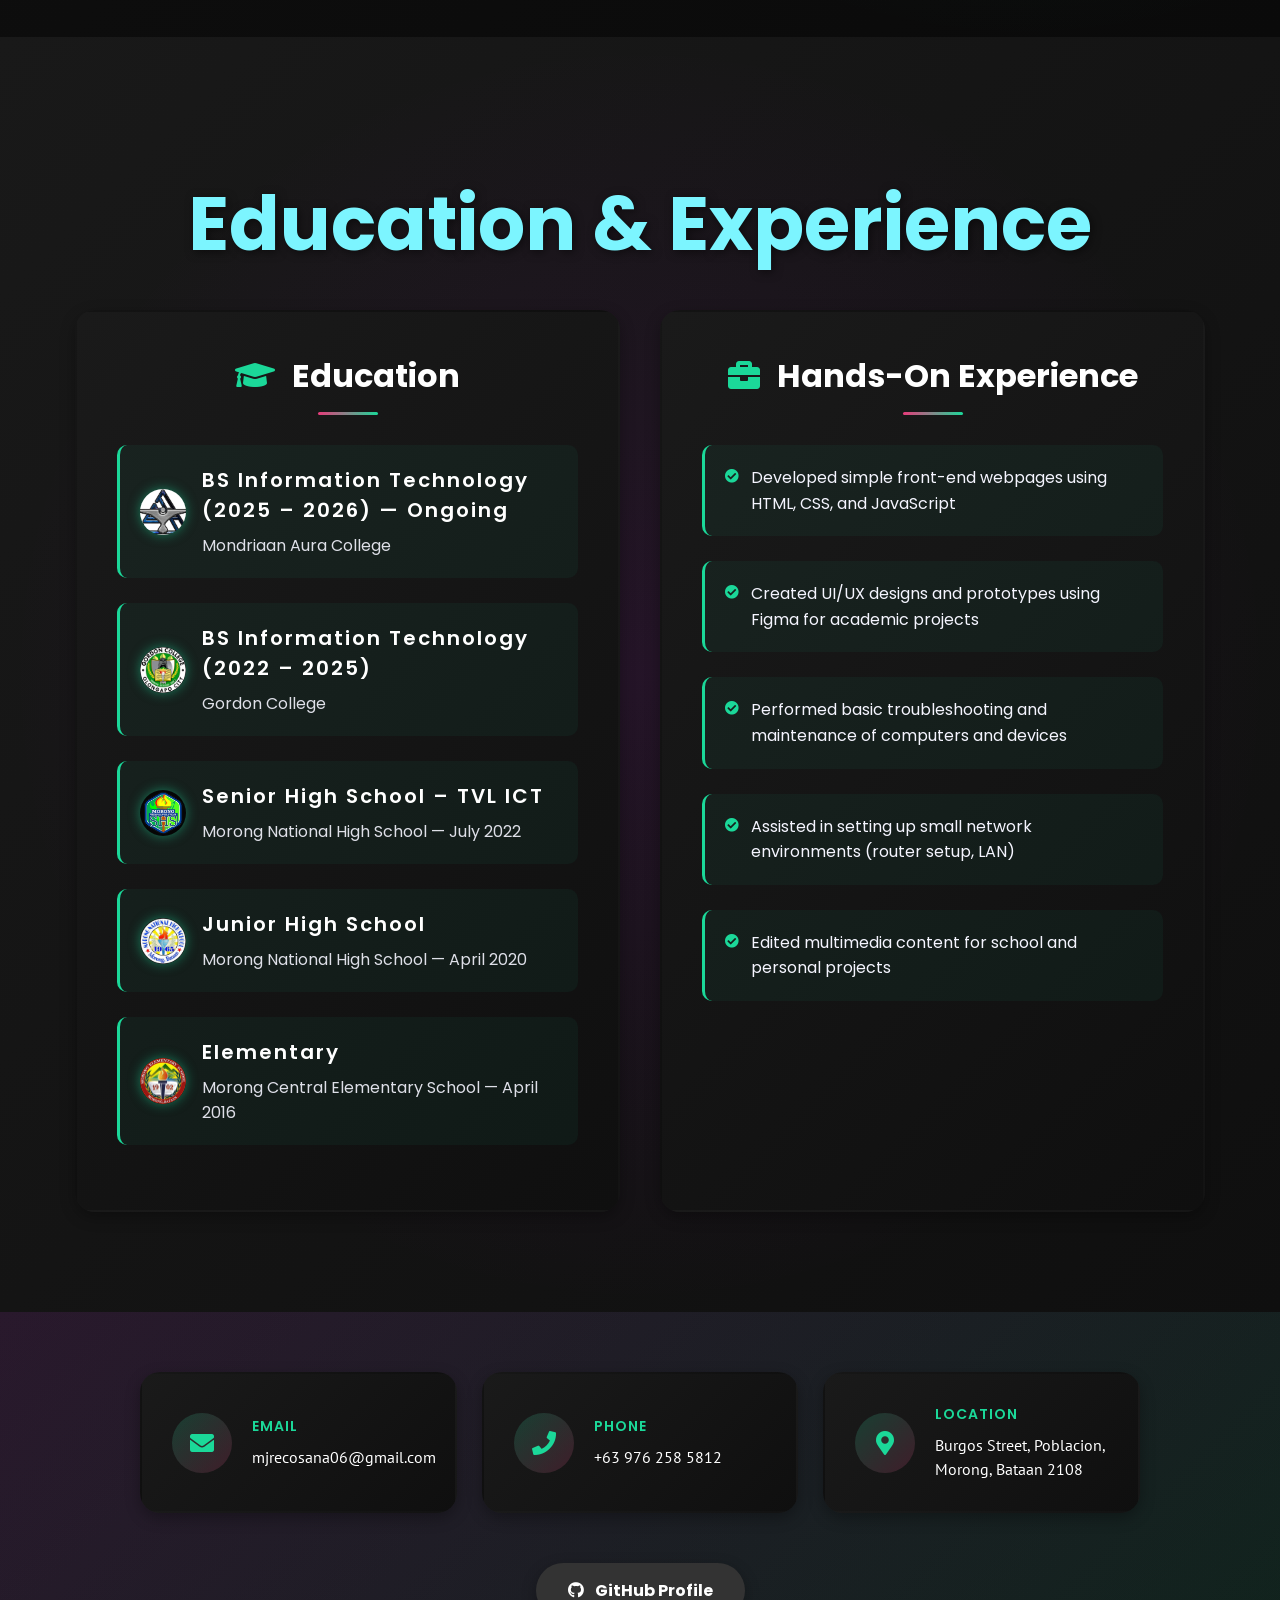
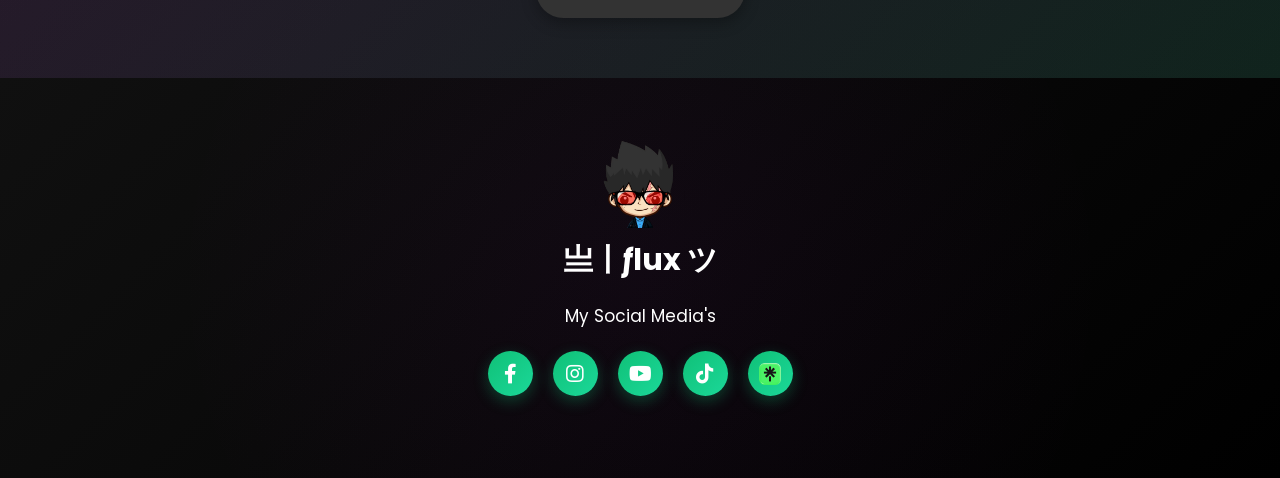
==== commit 7d5f3353: "Redesign contact section with modern card layout" ====
--- a/index.html
+++ b/index.html
@@ -201,23 +201,39 @@
 
 	<!------Contact Me------>
 	<div class="contact-me">
-		<p class="fade-in-up">
-			<a href="mailto:mjrecosana06@gmail.com" class="contact-link">
-				<i class="fas fa-envelope"></i> mjrecosana06@gmail.com
-			</a>
-		</p>
-		<p class="fade-in-up">
-			<a href="tel:+639762585812" class="contact-link">
-				<i class="fas fa-phone"></i> +63 976 258 5812
-			</a>
-		</p>
-		<p class="fade-in-up">
-			<a href="https://www.google.com/maps/search/?api=1&query=Burgos+Street,+Poblacion,+Morong,+Bataan+2108" target="_blank" rel="noopener noreferrer" class="contact-link">
-				<i class="fas fa-map-marker-alt"></i> Burgos Street, Poblacion, Morong, Bataan 2108
-			</a>
-		</p>
+		<div class="contact-cards">
+			<div class="contact-card fade-in-up">
+				<div class="contact-icon-wrapper">
+					<i class="fas fa-envelope"></i>
+				</div>
+				<div class="contact-info">
+					<h4>Email</h4>
+					<a href="mailto:mjrecosana06@gmail.com" class="contact-link">mjrecosana06@gmail.com</a>
+				</div>
+			</div>
+			
+			<div class="contact-card fade-in-up">
+				<div class="contact-icon-wrapper">
+					<i class="fas fa-phone"></i>
+				</div>
+				<div class="contact-info">
+					<h4>Phone</h4>
+					<a href="tel:+639762585812" class="contact-link">+63 976 258 5812</a>
+				</div>
+			</div>
+			
+			<div class="contact-card fade-in-up">
+				<div class="contact-icon-wrapper">
+					<i class="fas fa-map-marker-alt"></i>
+				</div>
+				<div class="contact-info">
+					<h4>Location</h4>
+					<a href="https://www.google.com/maps/search/?api=1&query=Burgos+Street,+Poblacion,+Morong,+Bataan+2108" target="_blank" rel="noopener noreferrer" class="contact-link">Burgos Street, Poblacion, Morong, Bataan 2108</a>
+				</div>
+			</div>
+		</div>
+		
 		<div class="contact-buttons">
-			<a class="button-two" href="mailto:mjrecosana06@gmail.com">Contact Me</a>
 			<a class="button-two github-button" href="https://github.com/mjrecosana06" target="_blank" rel="noopener noreferrer">
 				<i class="fab fa-github"></i> GitHub Profile
 			</a>
--- a/css/style.css
+++ b/css/style.css
@@ -626,7 +626,7 @@
 	justify-content: center;
 	position: relative;
 	overflow: hidden;
-	padding: 40px 20px;
+	padding: 60px 20px;
 }
 
 .contact-me::before {
@@ -639,42 +639,97 @@
 	background: linear-gradient(135deg, rgba(182, 22, 214, 0.1) 0%, rgba(27, 216, 153, 0.1) 100%);
 	pointer-events: none;
 }
-.contact-me p{
-	color: white;
-	font-size: 30px;
-	font-weight: bold;
-	margin-bottom: 25px;
-	position: relative;
-	z-index: 1;
-	transition: all 0.3s ease;
+
+.contact-cards {
+	display: grid;
+	grid-template-columns: repeat(auto-fit, minmax(280px, 1fr));
+	gap: 25px;
+	max-width: 1000px;
+	width: 100%;
+	margin-bottom: 40px;
+	position: relative;
+	z-index: 1;
+}
+
+.contact-card {
+	background: linear-gradient(135deg, #1a1a1a 0%, #0f0f0f 100%);
+	border: 2px solid transparent;
+	border-radius: 20px;
+	padding: 30px;
+	display: flex;
+	align-items: center;
+	gap: 20px;
+	transition: all 0.4s ease;
+	box-shadow: 0 5px 15px rgba(0, 0, 0, 0.3);
+	cursor: pointer;
+}
+
+.contact-card:hover {
+	border-color: #1bd899;
+	transform: translateY(-8px);
+	box-shadow: 0 15px 35px rgba(27, 216, 153, 0.2);
+	background: linear-gradient(135deg, #1f1f1f 0%, #141414 100%);
+}
+
+.contact-icon-wrapper {
+	width: 60px;
+	height: 60px;
+	border-radius: 50%;
+	background: linear-gradient(135deg, rgba(27, 216, 153, 0.2), rgba(230, 59, 122, 0.2));
+	display: flex;
+	align-items: center;
+	justify-content: center;
+	flex-shrink: 0;
+	transition: all 0.4s ease;
+}
+
+.contact-card:hover .contact-icon-wrapper {
+	background: linear-gradient(135deg, #1bd899, #E63B7A);
+	transform: scale(1.1) rotate(5deg);
+	box-shadow: 0 5px 20px rgba(27, 216, 153, 0.4);
+}
+
+.contact-icon-wrapper i {
+	font-size: 24px;
+	color: #1bd899;
+	transition: all 0.4s ease;
+}
+
+.contact-card:hover .contact-icon-wrapper i {
+	color: white;
+	transform: scale(1.1);
+}
+
+.contact-info {
+	flex: 1;
+}
+
+.contact-info h4 {
+	color: #1bd899;
+	font-size: 14px;
+	font-weight: 600;
+	text-transform: uppercase;
+	letter-spacing: 1px;
+	margin-bottom: 8px;
+	transition: color 0.3s ease;
+}
+
+.contact-card:hover .contact-info h4 {
+	color: #E63B7A;
 }
 
 .contact-link {
-	color: inherit;
+	color: white;
 	text-decoration: none;
-	border-bottom: 2px solid transparent;
-	padding-bottom: 4px;
-	transition: color 0.3s ease, border-color 0.3s ease;
+	font-size: 16px;
+	font-weight: 500;
+	display: block;
+	transition: color 0.3s ease;
+	line-height: 1.5;
 }
 
 .contact-link:hover {
-	color: #E63B7A;
-	border-color: #1bd899;
-}
-
-.contact-me p i {
-	margin-right: 10px;
 	color: #1bd899;
-	transition: all 0.3s ease;
-}
-
-.contact-me p:hover {
-	transform: scale(1.05);
-}
-
-.contact-me p:hover i {
-	color: #E63B7A;
-	transform: rotate(360deg);
 }
 .contact-me .button-two{
 	background-color:#1bd899;
@@ -866,7 +921,7 @@
 	.hero {
 		background-image: linear-gradient(rgba(0, 0, 0, 0.2), rgba(0, 0, 0, 0.3)), url(../img/background.jpg);
 		background-attachment: scroll;
-		background-position: 70% center;
+		background-position: 85% center;
 		background-size: cover;
 	}
 	
@@ -907,10 +962,19 @@
 		gap: 30px;
 	}
 	
-	.contact-me p {
-		font-size: 20px;
+	.contact-cards {
+		grid-template-columns: 1fr;
+		gap: 20px;
+	}
+	
+	.contact-card {
+		flex-direction: column;
 		text-align: center;
-		padding: 0 20px;
+		padding: 25px;
+	}
+	
+	.contact-icon-wrapper {
+		margin-bottom: 10px;
 	}
 	
 	footer p:nth-child(2) {
@@ -922,7 +986,7 @@
 @media (max-width: 480px) {
 	.hero {
 		background-image: linear-gradient(rgba(0, 0, 0, 0.15), rgba(0, 0, 0, 0.25)), url(../img/background.jpg);
-		background-position: 75% center;
+		background-position: 90% center;
 	}
 	
 	h1 {
@@ -954,12 +1018,30 @@
 	
 	.contact-me {
 		height: auto;
-		padding: 40px 20px;
-	}
-	
-	.contact-me p {
-		font-size: 18px;
-		margin-bottom: 15px;
+		padding: 40px 15px;
+	}
+	
+	.contact-cards {
+		grid-template-columns: 1fr;
+		gap: 15px;
+		margin-bottom: 30px;
+	}
+	
+	.contact-card {
+		padding: 20px;
+	}
+	
+	.contact-icon-wrapper {
+		width: 50px;
+		height: 50px;
+	}
+	
+	.contact-icon-wrapper i {
+		font-size: 20px;
+	}
+	
+	.contact-link {
+		font-size: 14px;
 	}
 	
 	.edu-section, .exp-section {
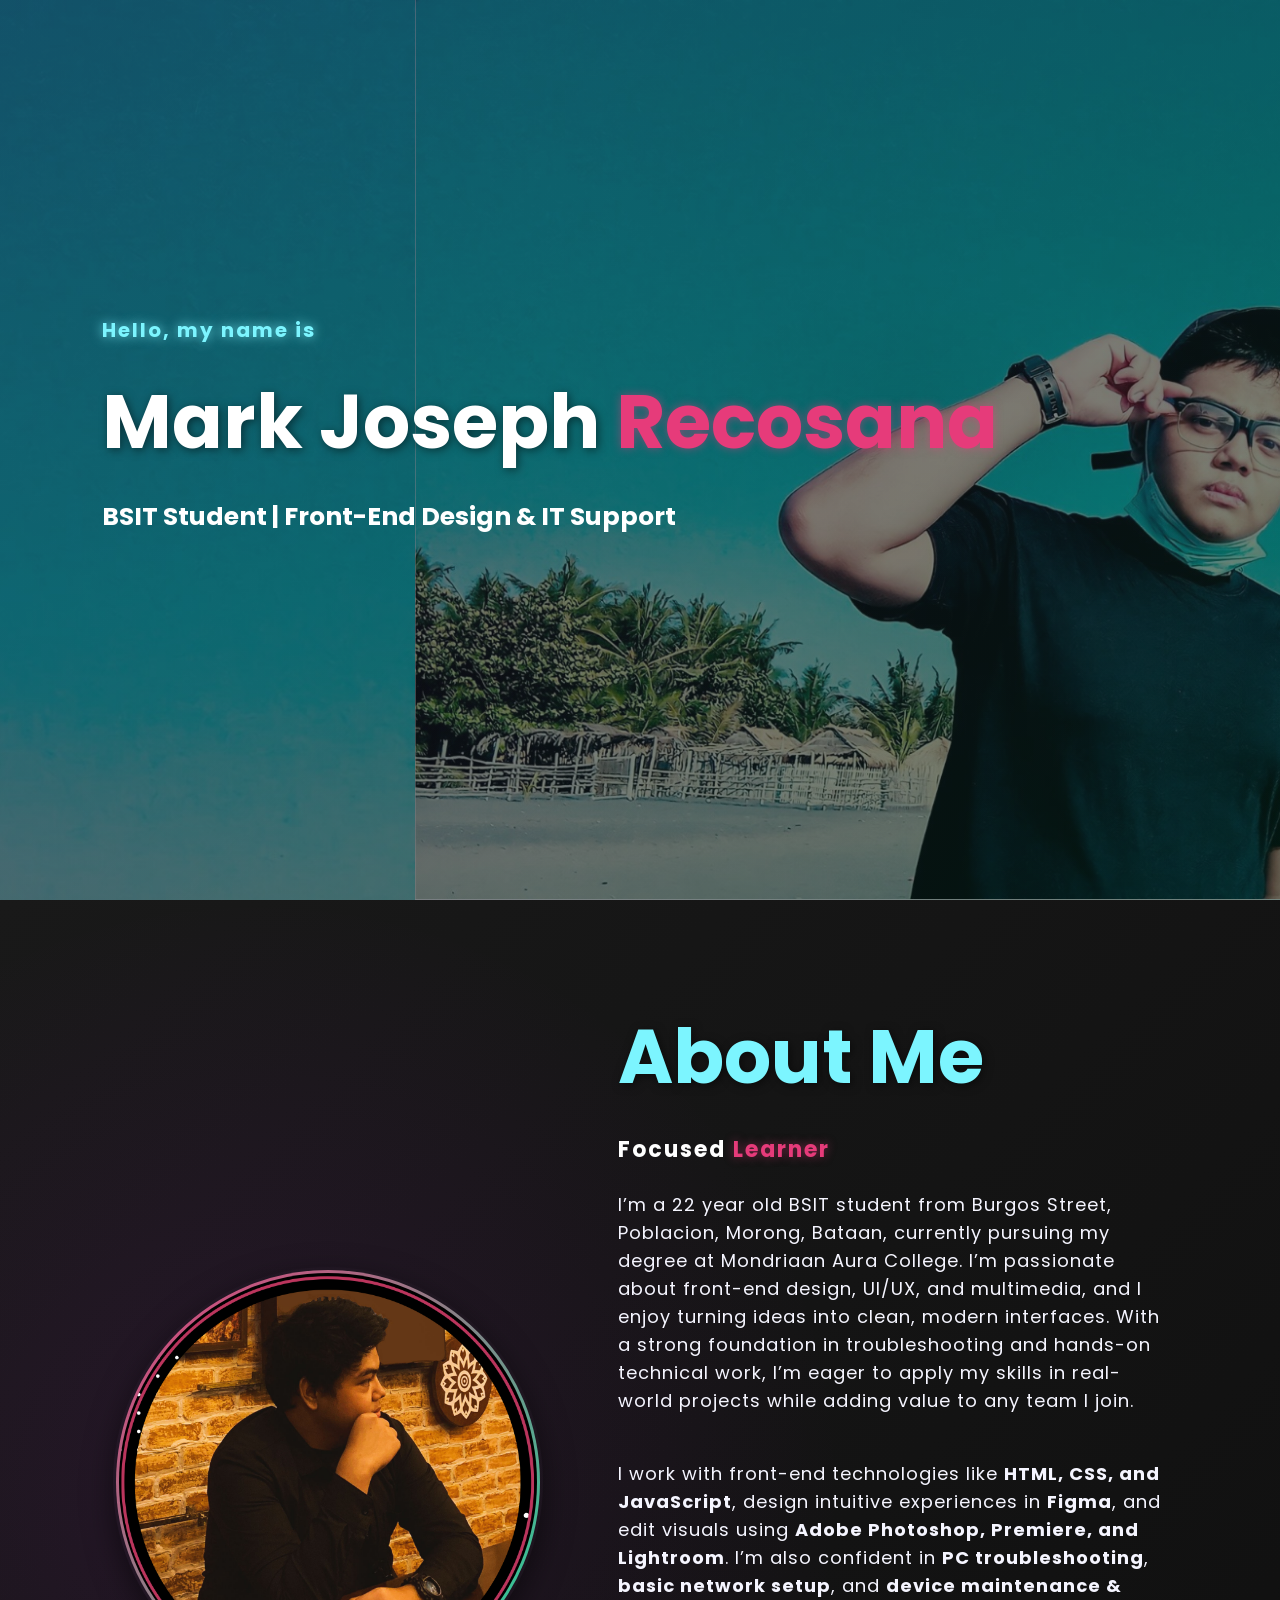
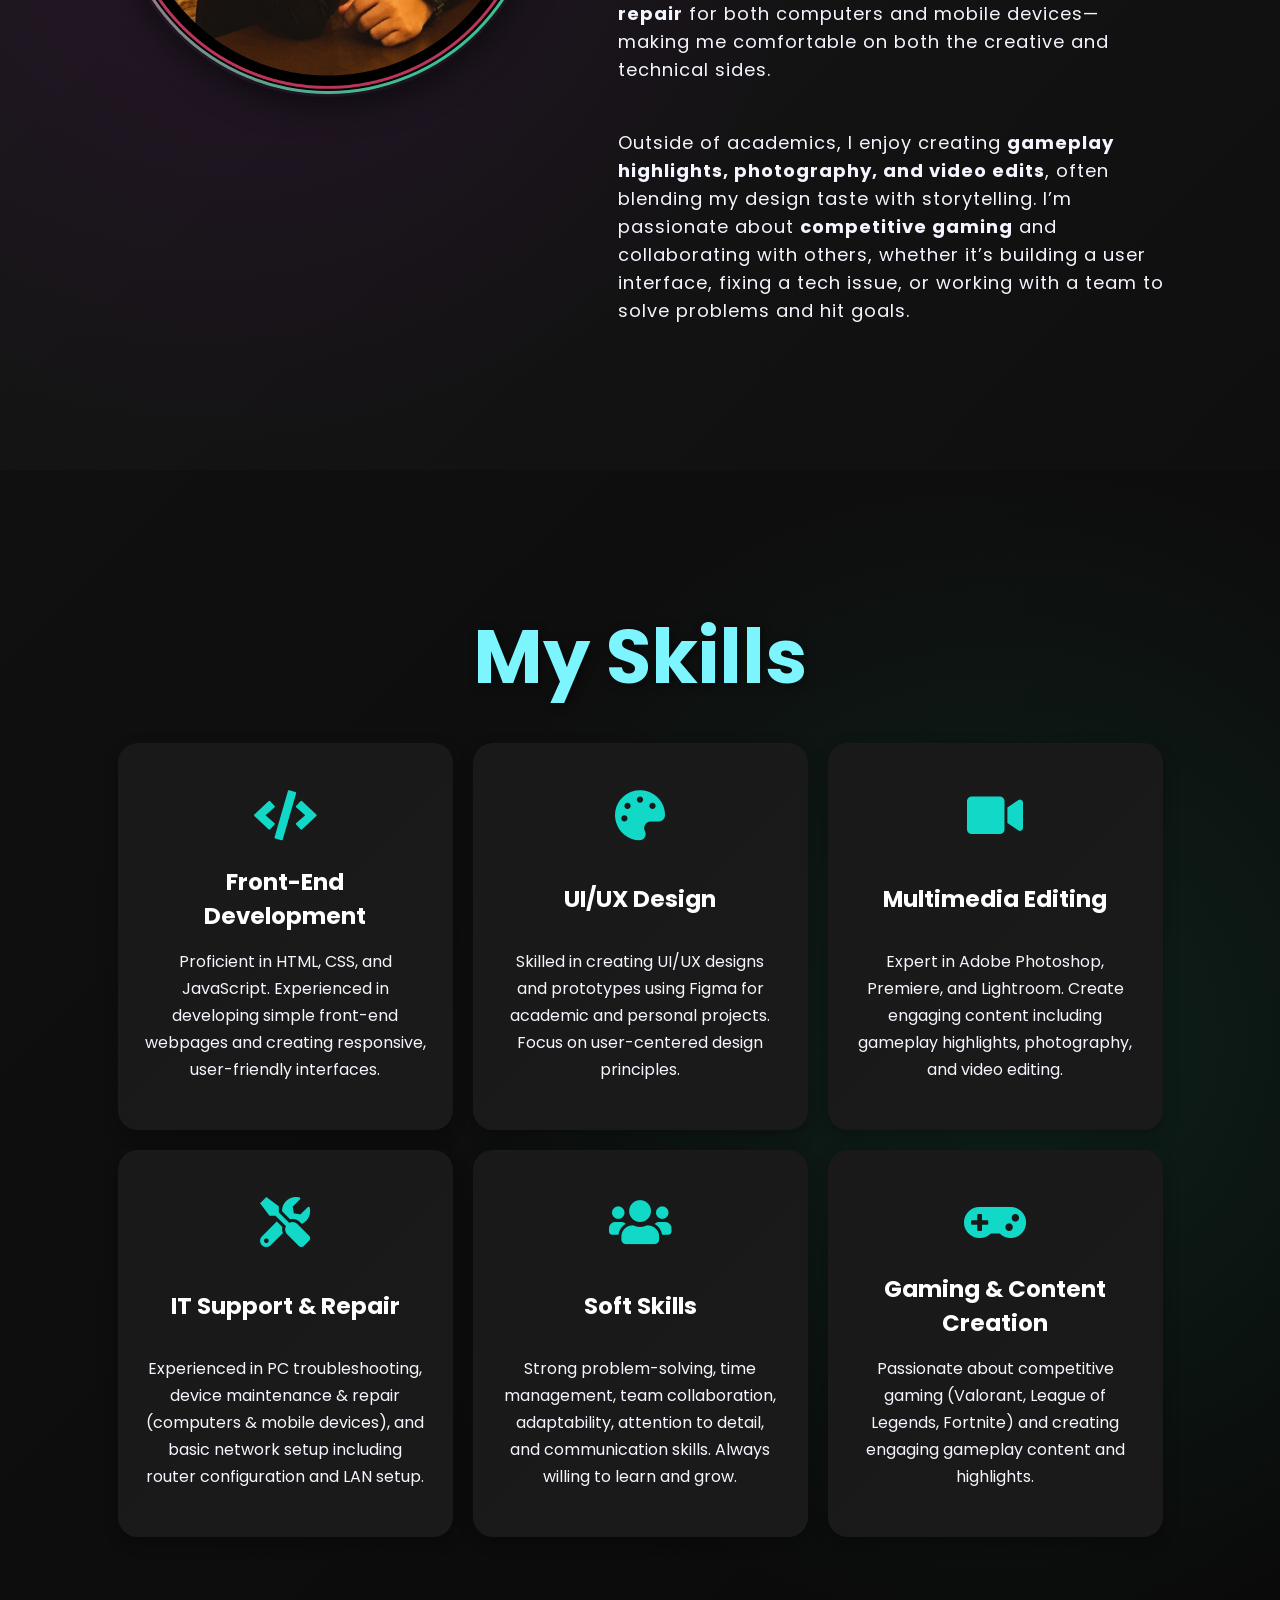
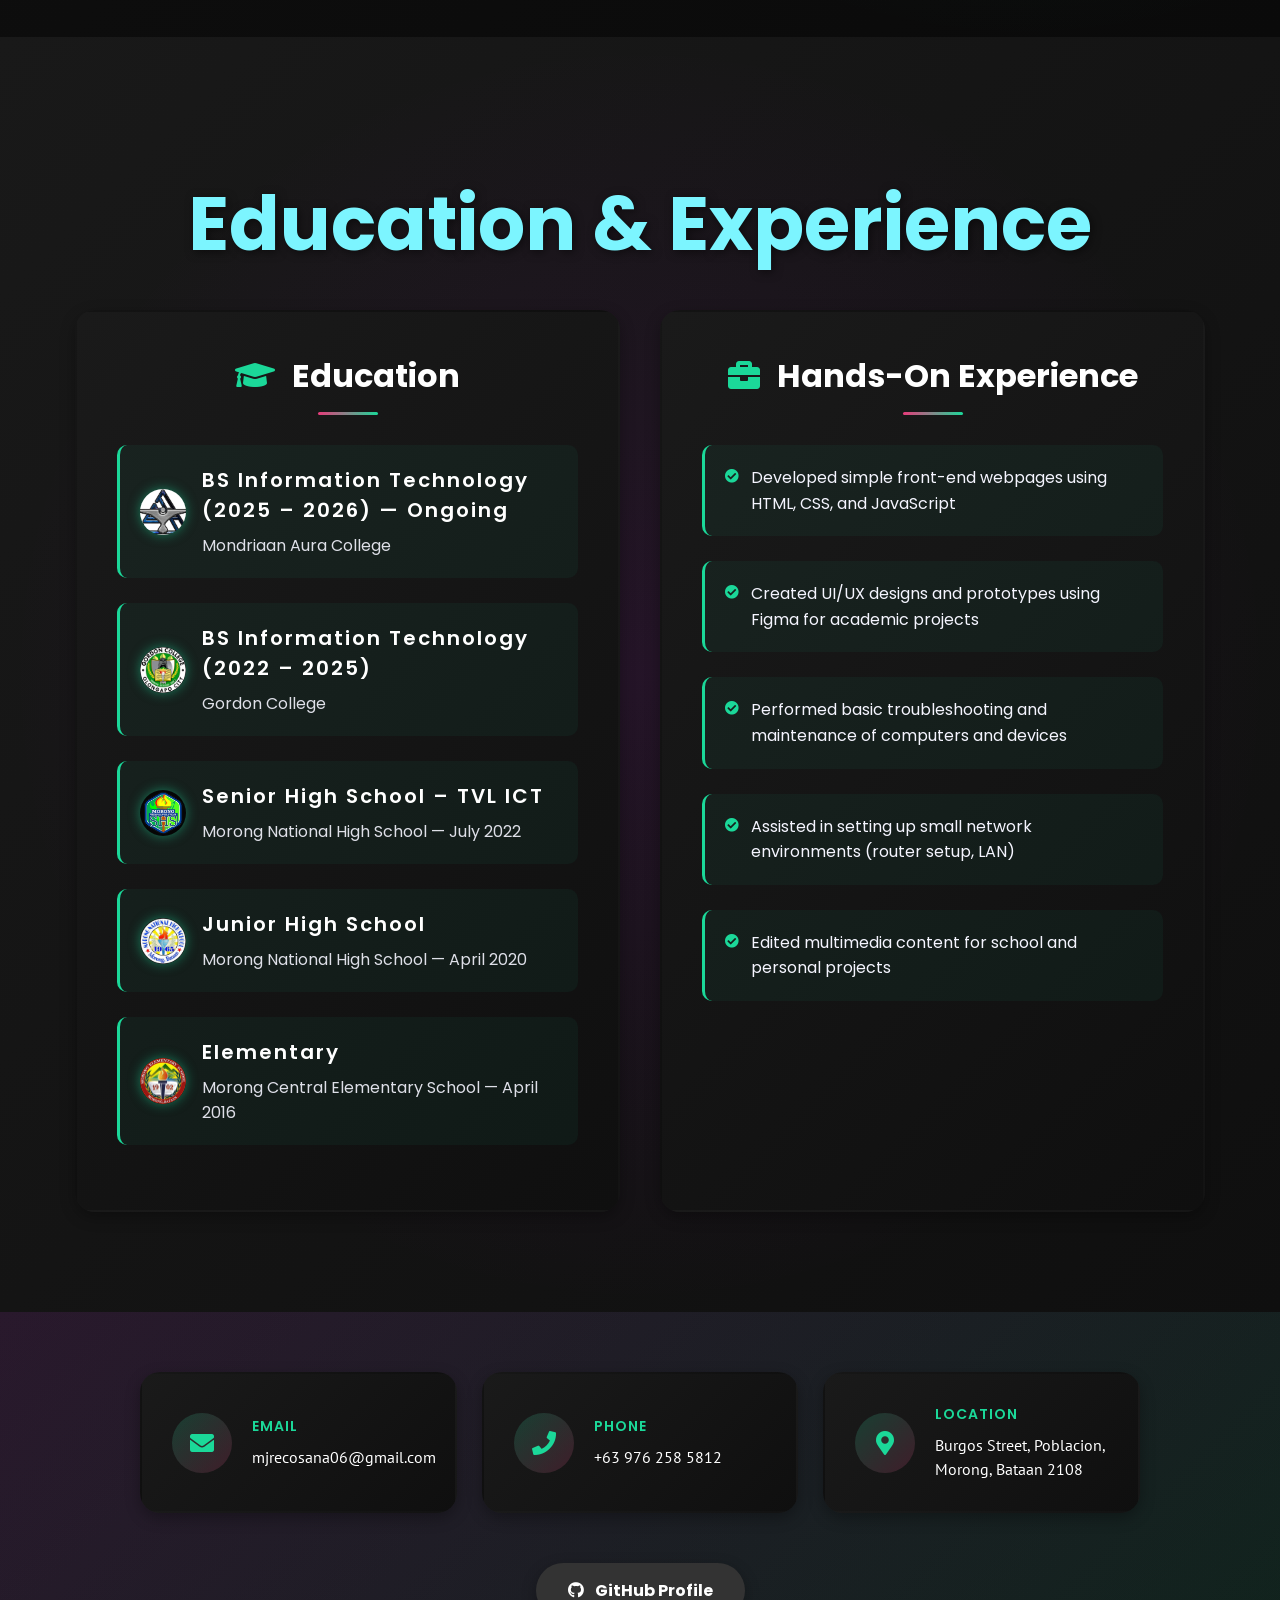
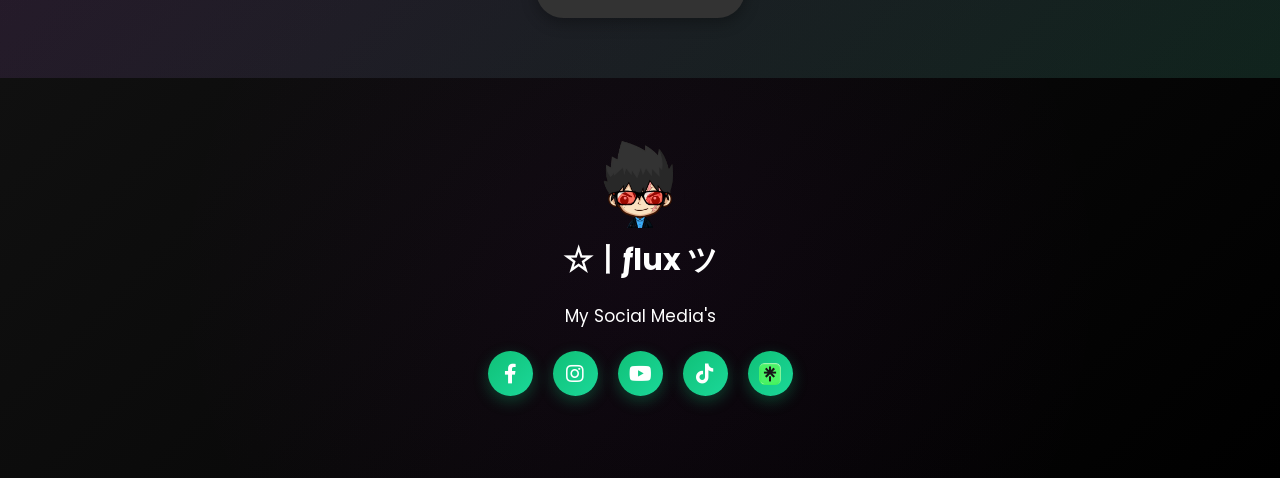
==== commit 1703935b: "Update flux brand text to star symbol" ====
--- a/index.html
+++ b/index.html
@@ -244,7 +244,7 @@
 	<footer>
 		<p class="fade-in flux-brand">
 			<img src="img/flux.png" alt="Flux logo" class="flux-logo">
-			亗丨ƒlux ツ
+			☆丨ƒlux ツ
 		</p>
 		<p class="fade-in">My Social Media's</p>
 		<div class="social">
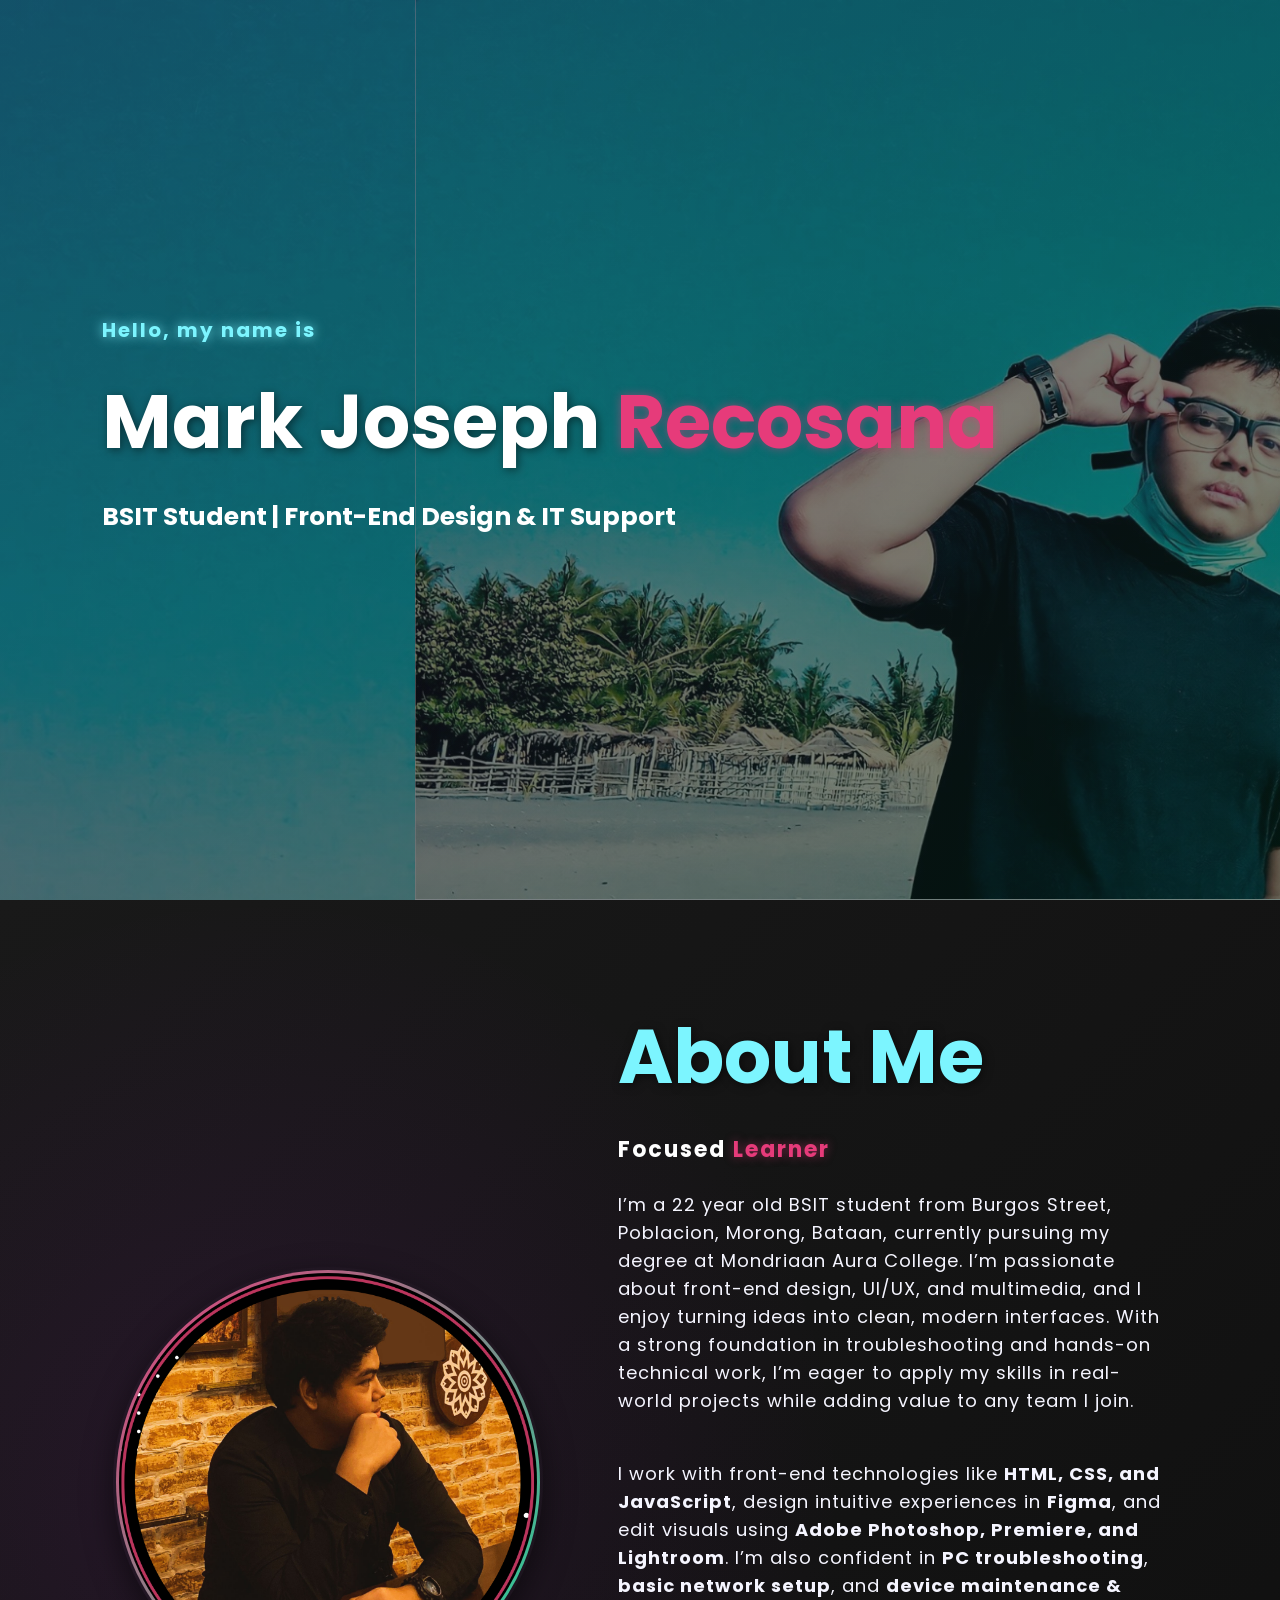
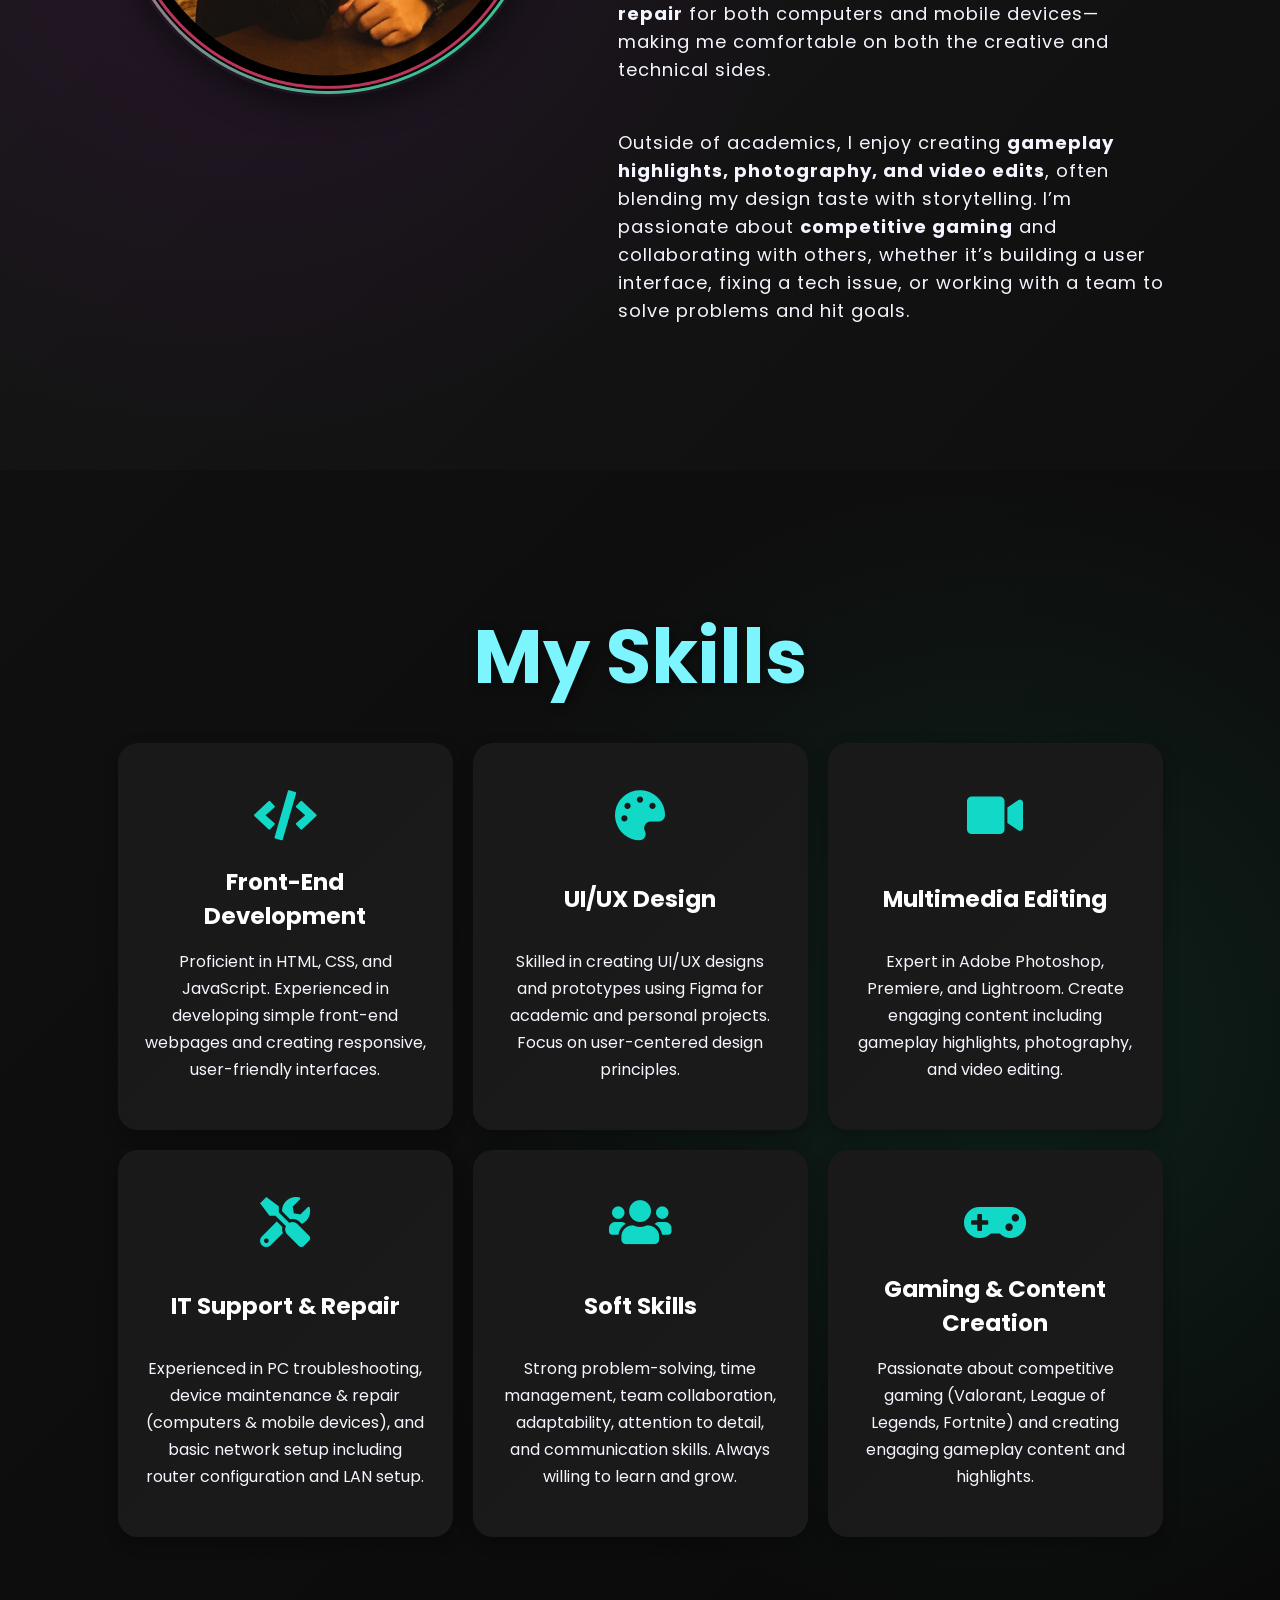
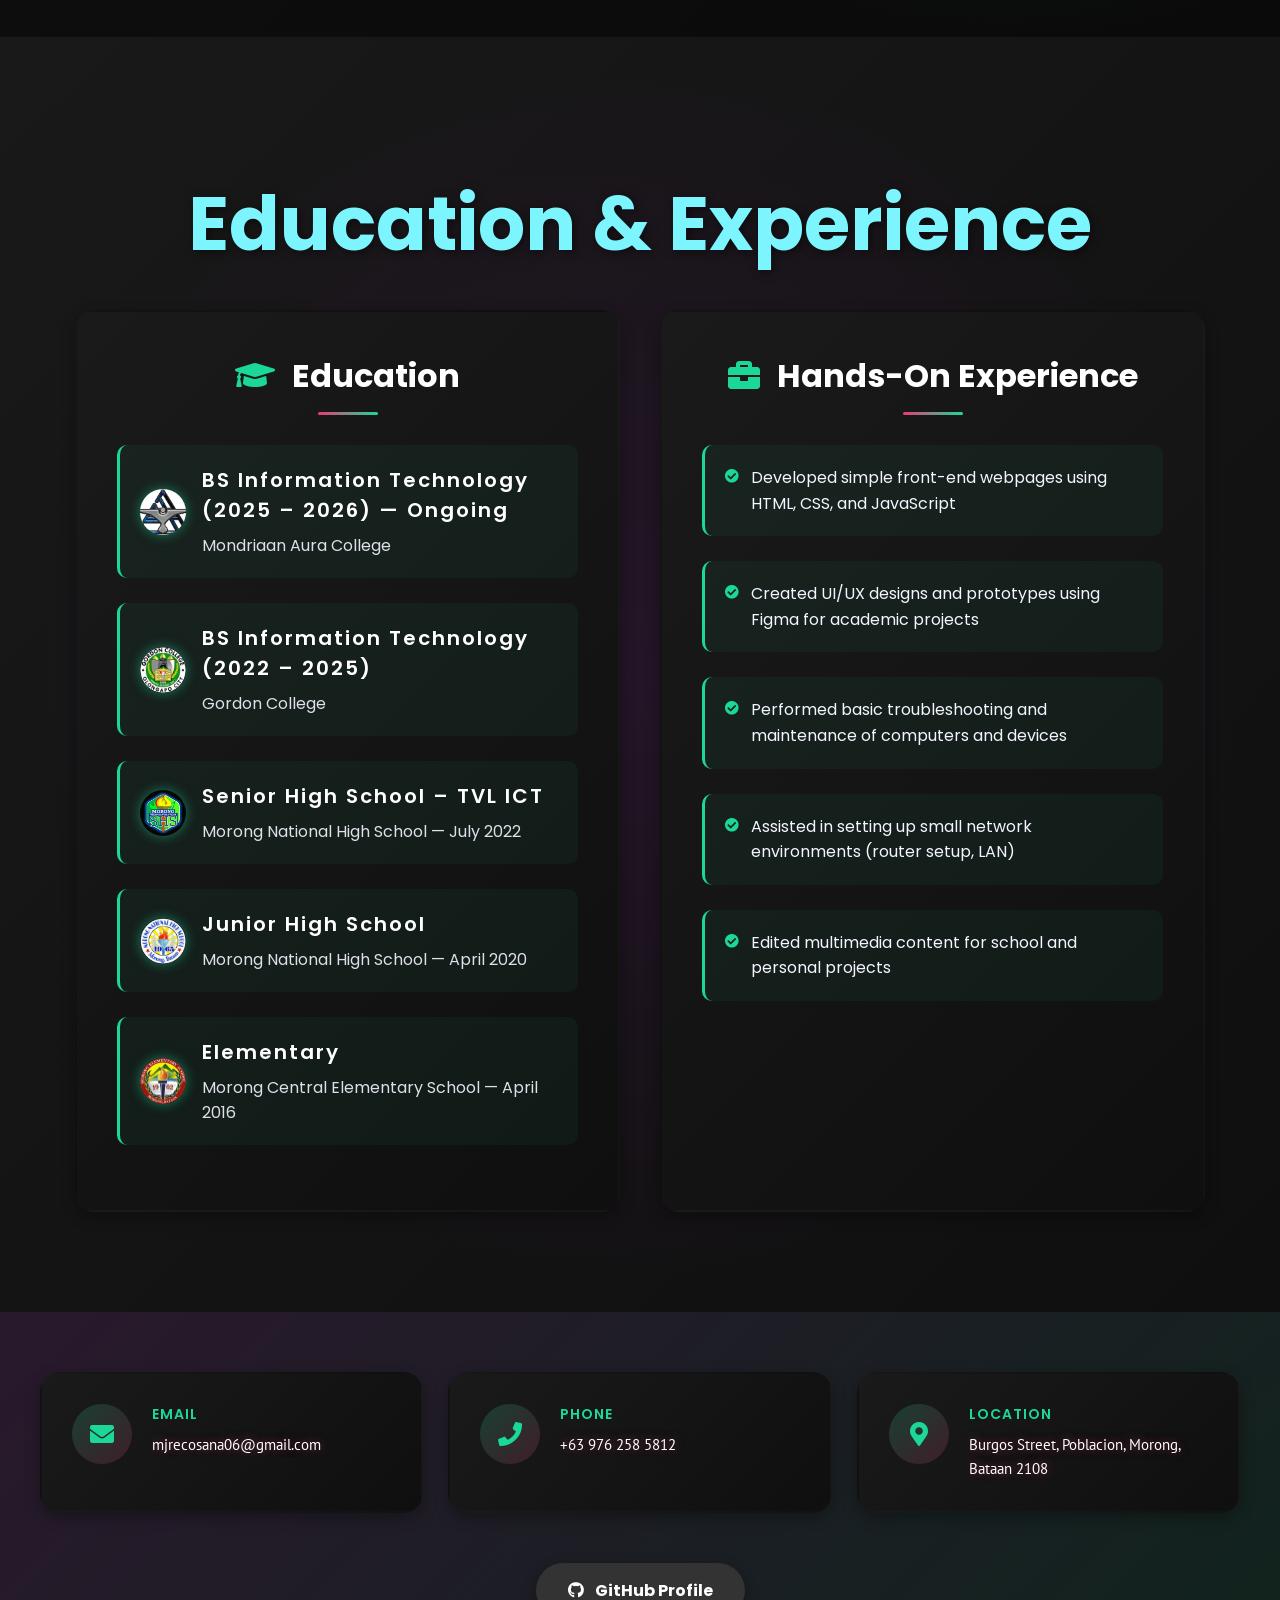
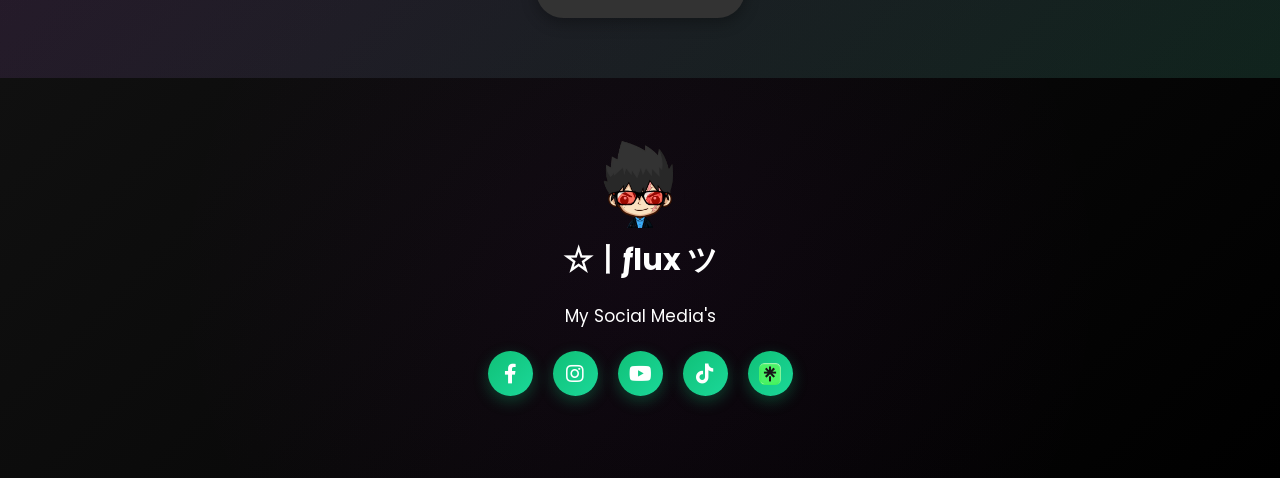
==== commit 61d84c28: "Fix contact card interactions and mobile responsiveness" ====
--- a/index.html
+++ b/index.html
@@ -202,35 +202,35 @@
 	<!------Contact Me------>
 	<div class="contact-me">
 		<div class="contact-cards">
-			<div class="contact-card fade-in-up">
+			<a href="mailto:mjrecosana06@gmail.com" class="contact-card fade-in-up">
 				<div class="contact-icon-wrapper">
 					<i class="fas fa-envelope"></i>
 				</div>
 				<div class="contact-info">
 					<h4>Email</h4>
-					<a href="mailto:mjrecosana06@gmail.com" class="contact-link">mjrecosana06@gmail.com</a>
-				</div>
-			</div>
+					<span class="contact-link">mjrecosana06@gmail.com</span>
+				</div>
+			</a>
 			
-			<div class="contact-card fade-in-up">
+			<a href="tel:+639762585812" class="contact-card fade-in-up">
 				<div class="contact-icon-wrapper">
 					<i class="fas fa-phone"></i>
 				</div>
 				<div class="contact-info">
 					<h4>Phone</h4>
-					<a href="tel:+639762585812" class="contact-link">+63 976 258 5812</a>
-				</div>
-			</div>
+					<span class="contact-link">+63 976 258 5812</span>
+				</div>
+			</a>
 			
-			<div class="contact-card fade-in-up">
+			<a href="https://www.google.com/maps/search/?api=1&query=Burgos+Street,+Poblacion,+Morong,+Bataan+2108" target="_blank" rel="noopener noreferrer" class="contact-card fade-in-up">
 				<div class="contact-icon-wrapper">
 					<i class="fas fa-map-marker-alt"></i>
 				</div>
 				<div class="contact-info">
 					<h4>Location</h4>
-					<a href="https://www.google.com/maps/search/?api=1&query=Burgos+Street,+Poblacion,+Morong,+Bataan+2108" target="_blank" rel="noopener noreferrer" class="contact-link">Burgos Street, Poblacion, Morong, Bataan 2108</a>
-				</div>
-			</div>
+					<span class="contact-link">Burgos Street, Poblacion, Morong, Bataan 2108</span>
+				</div>
+			</a>
 		</div>
 		
 		<div class="contact-buttons">
--- a/css/style.css
+++ b/css/style.css
@@ -642,9 +642,9 @@
 
 .contact-cards {
 	display: grid;
-	grid-template-columns: repeat(auto-fit, minmax(280px, 1fr));
+	grid-template-columns: repeat(auto-fit, minmax(320px, 1fr));
 	gap: 25px;
-	max-width: 1000px;
+	max-width: 1200px;
 	width: 100%;
 	margin-bottom: 40px;
 	position: relative;
@@ -657,18 +657,33 @@
 	border-radius: 20px;
 	padding: 30px;
 	display: flex;
-	align-items: center;
+	align-items: flex-start;
 	gap: 20px;
 	transition: all 0.4s ease;
 	box-shadow: 0 5px 15px rgba(0, 0, 0, 0.3);
 	cursor: pointer;
-}
-
-.contact-card:hover {
+	overflow: hidden;
+	min-width: 0;
+	text-decoration: none;
+	color: inherit;
+	-webkit-tap-highlight-color: transparent;
+	touch-action: manipulation;
+}
+
+.contact-card:hover,
+.contact-card:active,
+.contact-card:focus {
 	border-color: #1bd899;
 	transform: translateY(-8px);
 	box-shadow: 0 15px 35px rgba(27, 216, 153, 0.2);
 	background: linear-gradient(135deg, #1f1f1f 0%, #141414 100%);
+	outline: none;
+}
+
+@media (hover: none) and (pointer: coarse) {
+	.contact-card:active {
+		transform: translateY(-4px) scale(0.98);
+	}
 }
 
 .contact-icon-wrapper {
@@ -702,6 +717,8 @@
 
 .contact-info {
 	flex: 1;
+	min-width: 0;
+	overflow: hidden;
 }
 
 .contact-info h4 {
@@ -721,11 +738,15 @@
 .contact-link {
 	color: white;
 	text-decoration: none;
-	font-size: 16px;
+	font-size: 15px;
 	font-weight: 500;
 	display: block;
 	transition: color 0.3s ease;
-	line-height: 1.5;
+	line-height: 1.6;
+	word-break: break-word;
+	overflow-wrap: break-word;
+	max-width: 100%;
+	pointer-events: none;
 }
 
 .contact-link:hover {
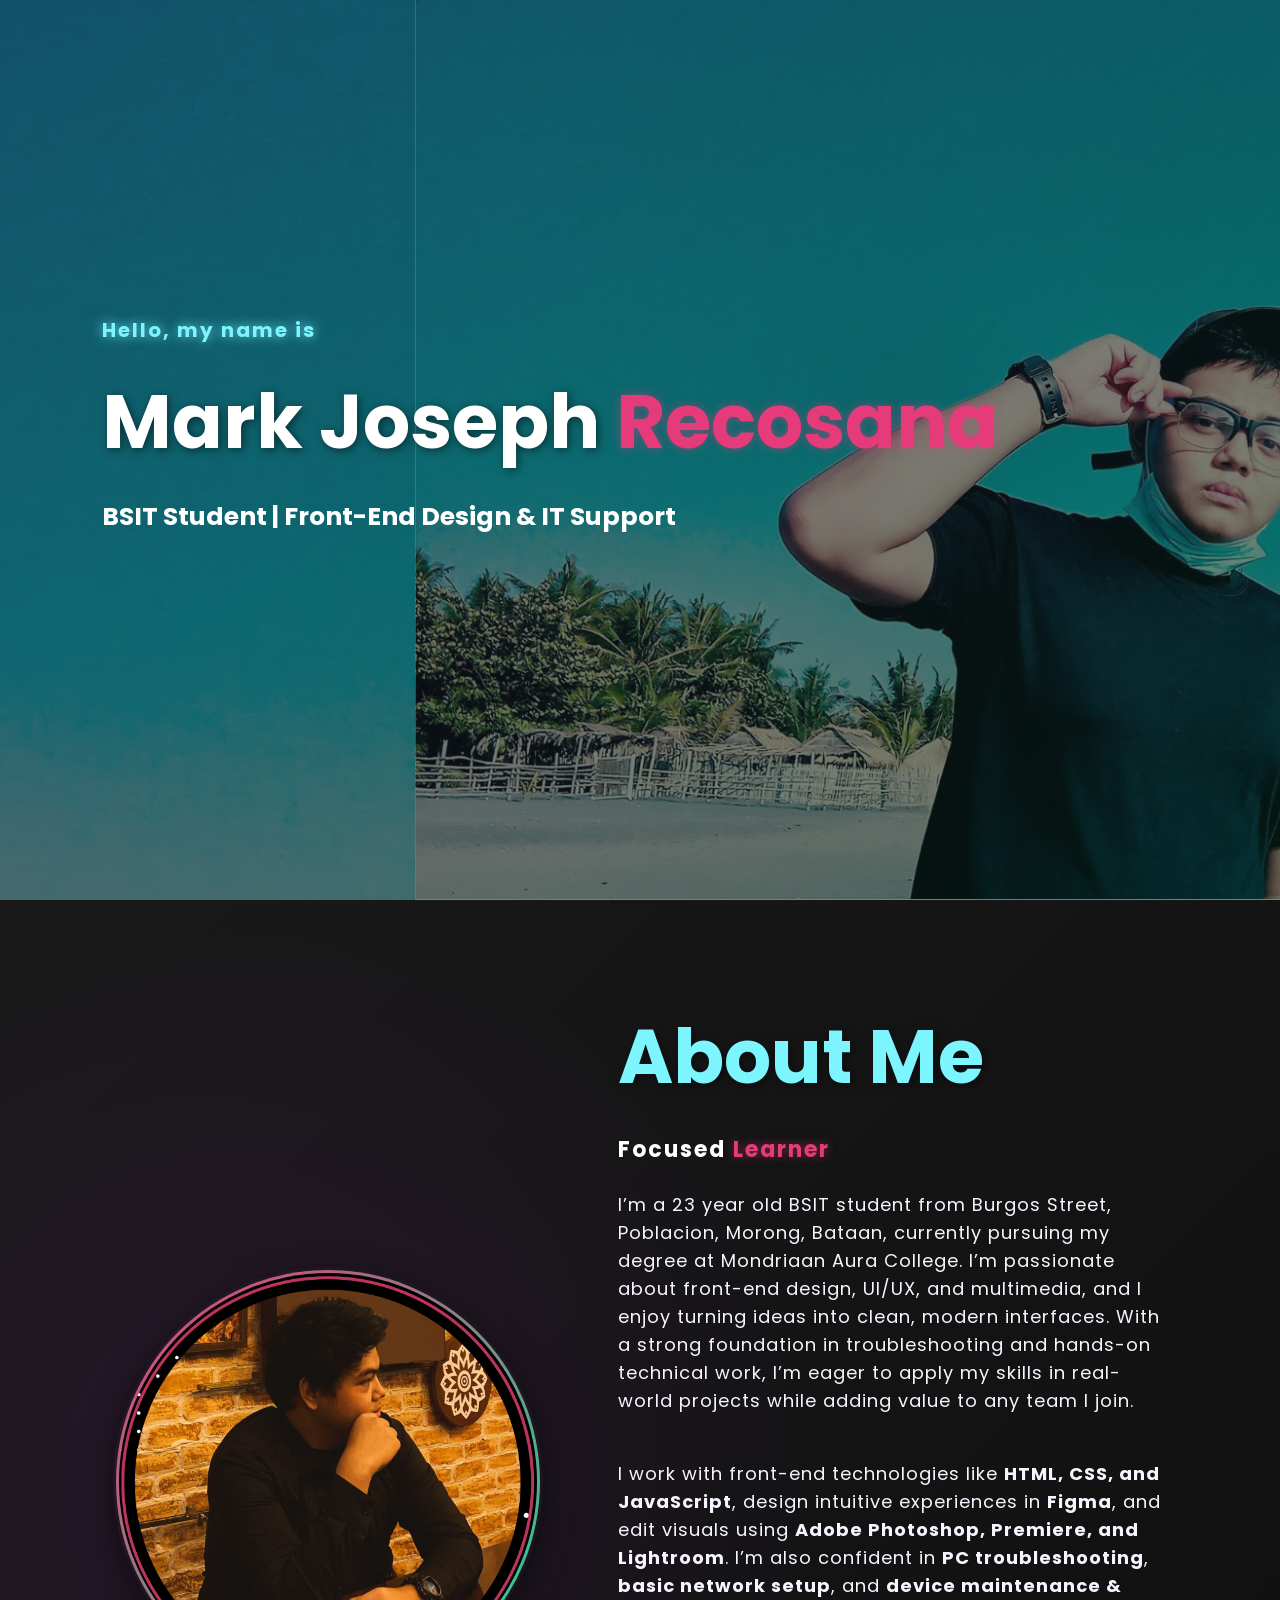
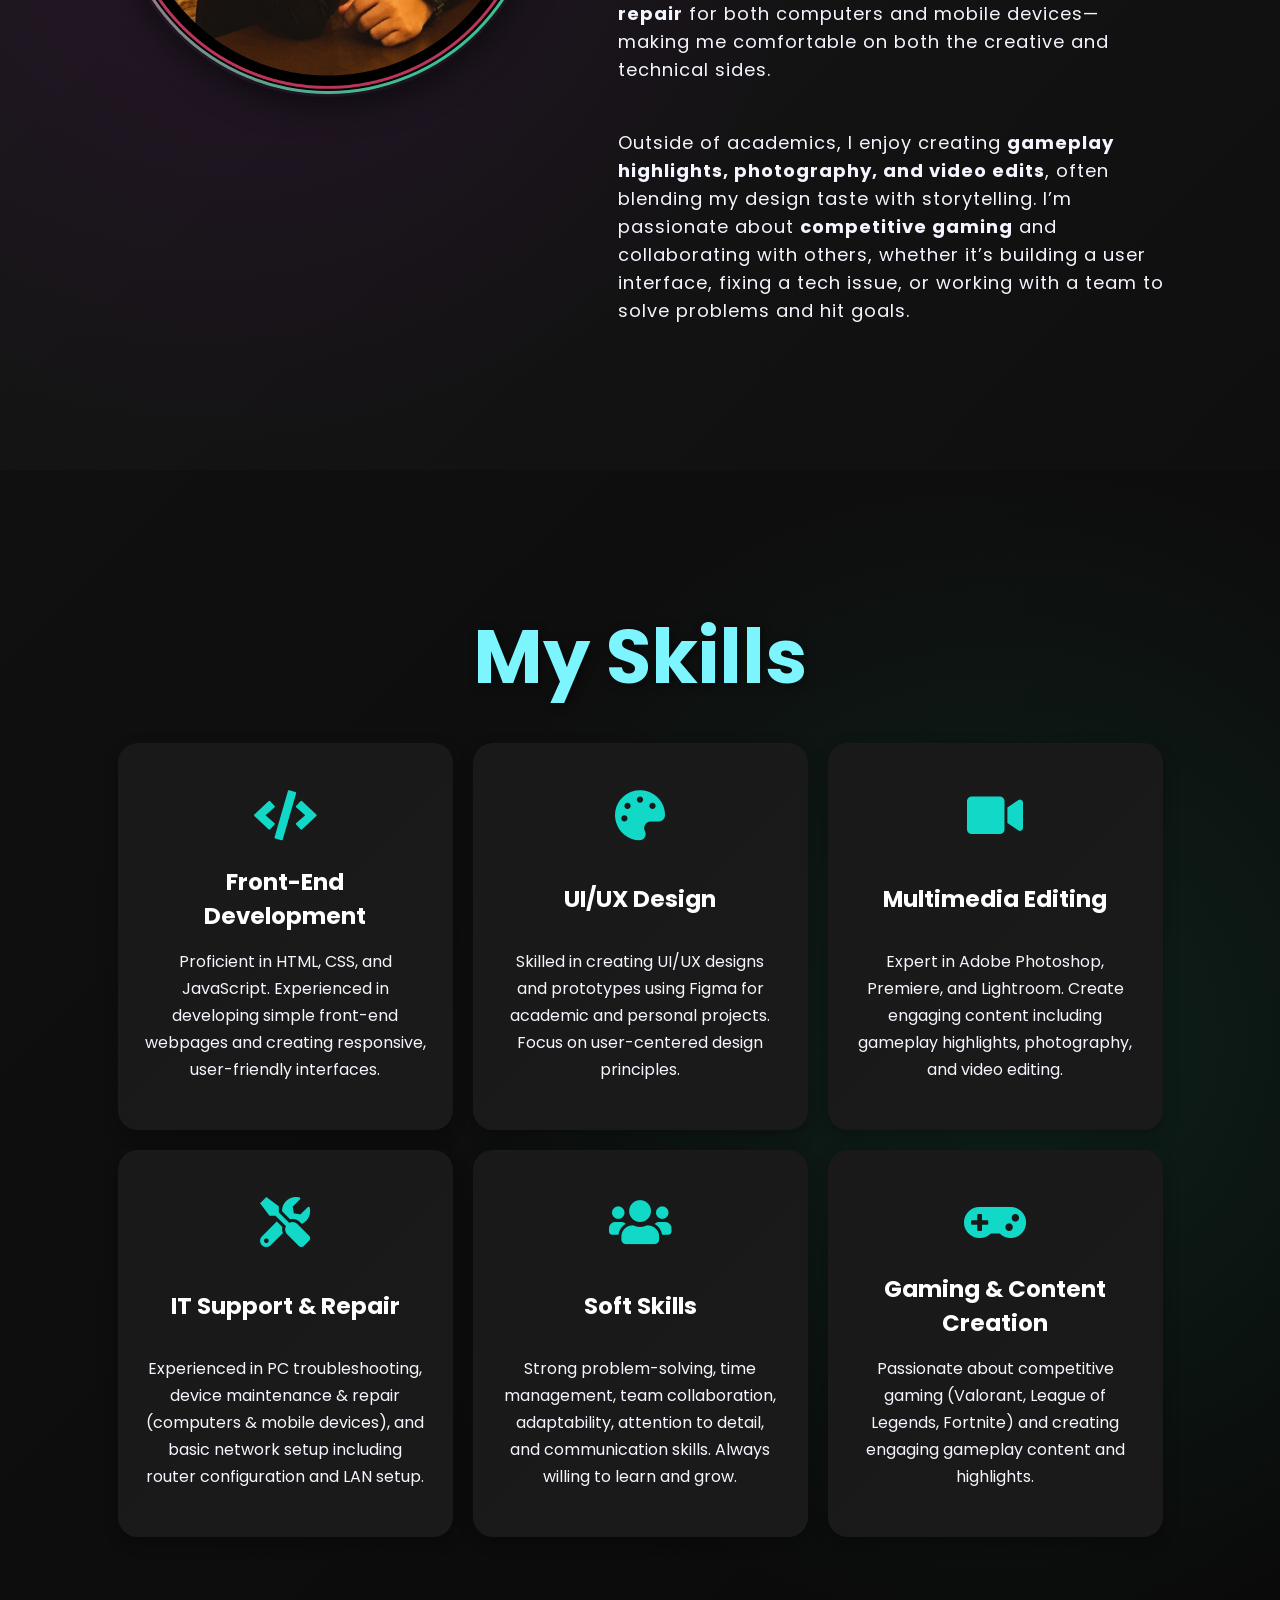
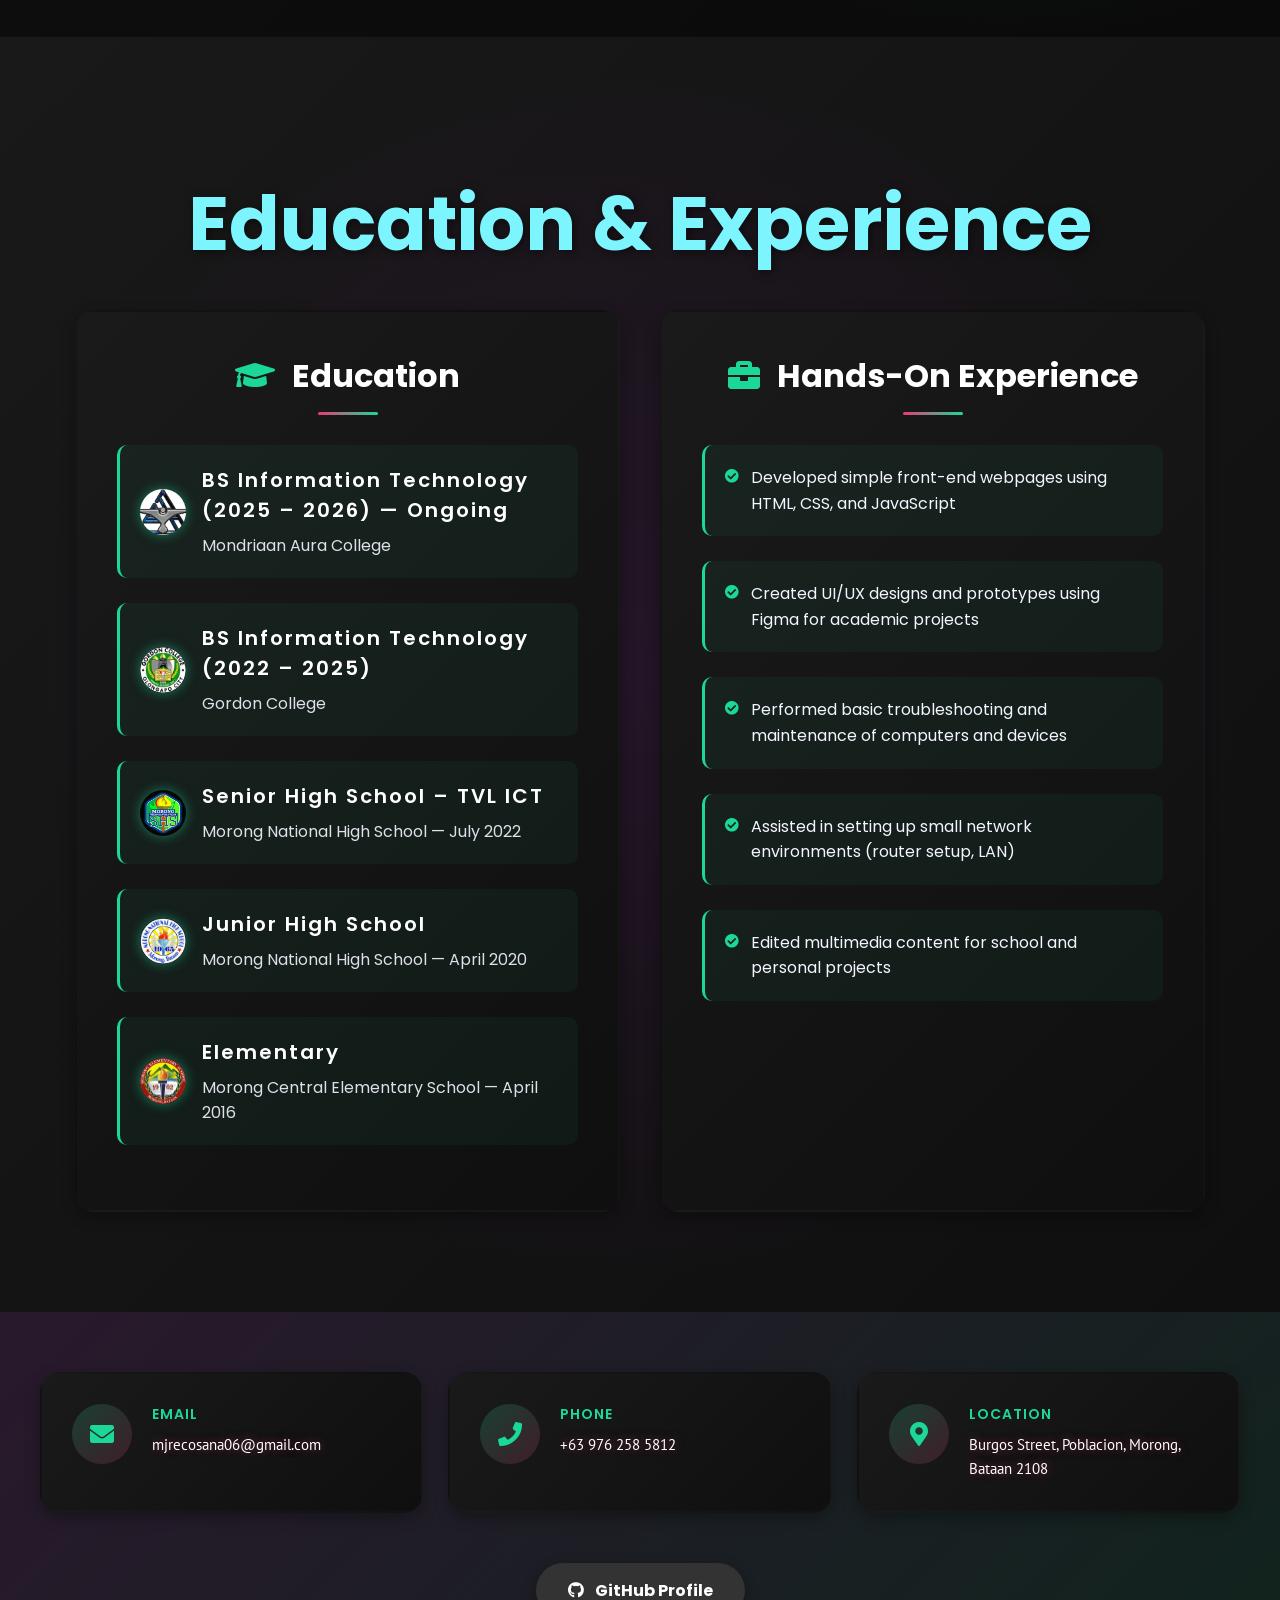
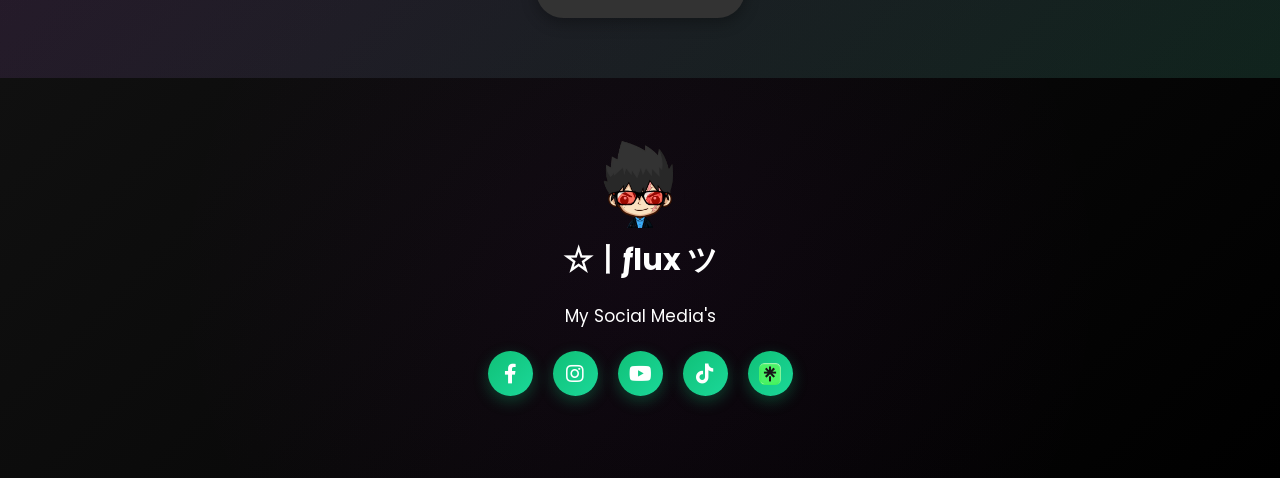
==== commit c80e49be: "Update age in About Me section of index.html" ====
--- a/index.html
+++ b/index.html
@@ -20,6 +20,14 @@
 	<meta name="twitter:title" content="MJ Recosana Profile">
 	<meta name="twitter:description" content="BSIT Student | Front-End Design &amp; IT Support">
 	<meta name="twitter:image" content="https://mjrecosana06.github.io/MJ-Recosana-Simple-Portfolio/img/thumbnail.png">
+
+	<!-- Favicon -->
+	<link rel="icon" type="image/png" href="img/flux.png">
+	<link rel="shortcut icon" type="image/png" href="img/flux.png">
+	<link rel="apple-touch-icon" href="img/flux.png">
+	<link rel="icon" type="image/png" sizes="192x192" href="img/flux.png">
+	<link rel="icon" type="image/png" sizes="32x32" href="img/flux.png">
+	<link rel="icon" type="image/png" sizes="16x16" href="img/flux.png">
 
 	<link rel="stylesheet" type="text/css" href="css/style.css">
 	<link rel="preconnect" href="https://fonts.googleapis.com">
@@ -48,13 +56,13 @@
 	<!----About section start---->
 	<section class="about">
 		<div class="main">
-			<a href="https://linktr.ee/mj_recosana06" target="_blank" rel="noopener noreferrer">
+			<a href="https://www.facebook.com/mjrecosana06" target="_blank" rel="noopener noreferrer">
 				<img src="img/main-img.png" class="fade-in-image" alt="Mark Joseph Recosana">
 			</a>
 			<div class="about-text fade-in-up">
 				<h2>About Me</h2>
 				<h5>Focused <span>Learner</span></h5>
-				<p>I’m a 22 year old BSIT student from Burgos Street, Poblacion, Morong, Bataan, currently pursuing my degree at Mondriaan Aura College. I’m passionate about front-end design, UI/UX, and multimedia, and I enjoy turning ideas into clean, modern interfaces. With a strong foundation in troubleshooting and hands-on technical work, I’m eager to apply my skills in real-world projects while adding value to any team I join.</p>
+				<p>I’m a 23 year old BSIT student from Burgos Street, Poblacion, Morong, Bataan, currently pursuing my degree at Mondriaan Aura College. I’m passionate about front-end design, UI/UX, and multimedia, and I enjoy turning ideas into clean, modern interfaces. With a strong foundation in troubleshooting and hands-on technical work, I’m eager to apply my skills in real-world projects while adding value to any team I join.</p>
 				<p>I work with front-end technologies like <strong>HTML, CSS, and JavaScript</strong>, design intuitive experiences in <strong>Figma</strong>, and edit visuals using <strong>Adobe Photoshop, Premiere, and Lightroom</strong>. I’m also confident in <strong>PC troubleshooting</strong>, <strong>basic network setup</strong>, and <strong>device maintenance &amp; repair</strong> for both computers and mobile devices—making me comfortable on both the creative and technical sides.</p>
 				<p>Outside of academics, I enjoy creating <strong>gameplay highlights, photography, and video edits</strong>, often blending my design taste with storytelling. I’m passionate about <strong>competitive gaming</strong> and collaborating with others, whether it’s building a user interface, fixing a tech issue, or working with a team to solve problems and hit goals.</p>
 			</div>
@@ -299,4 +307,4 @@
 		});
 	</script>
 </body>
-</html>+</html>
